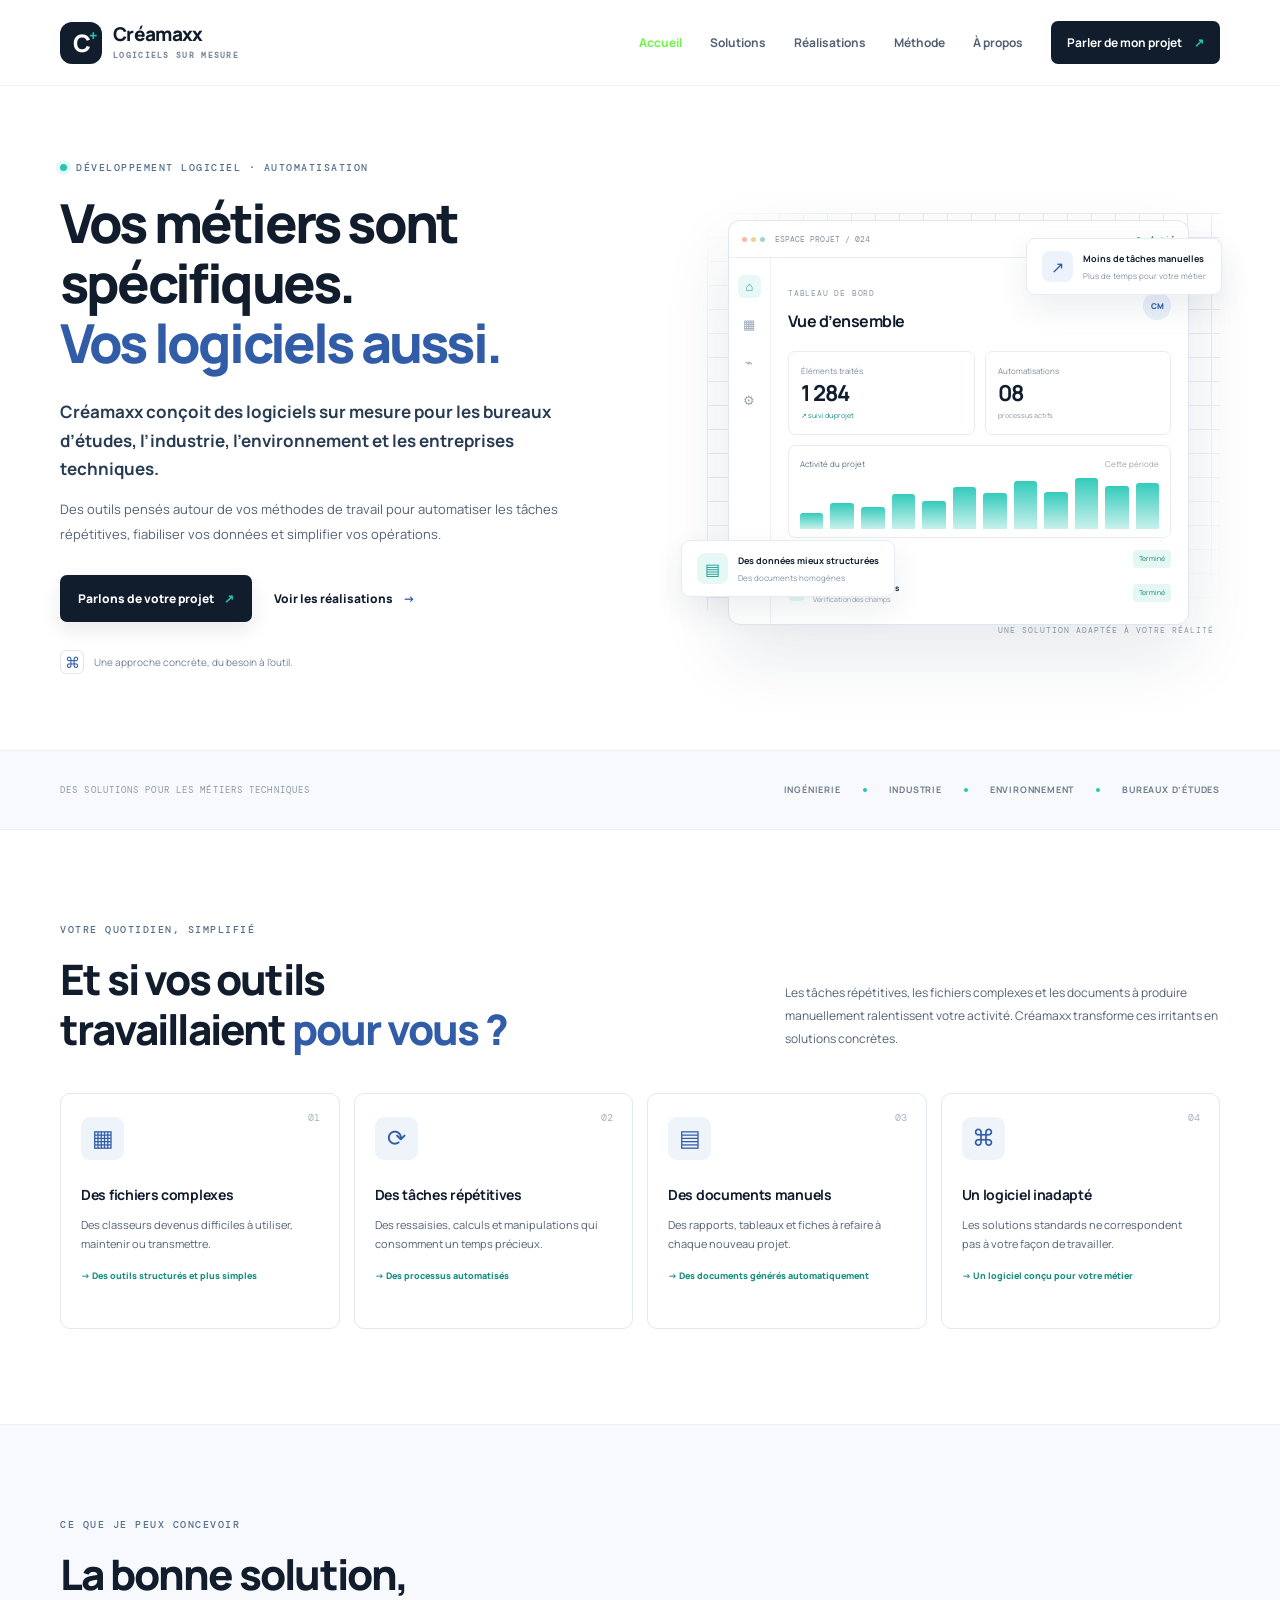
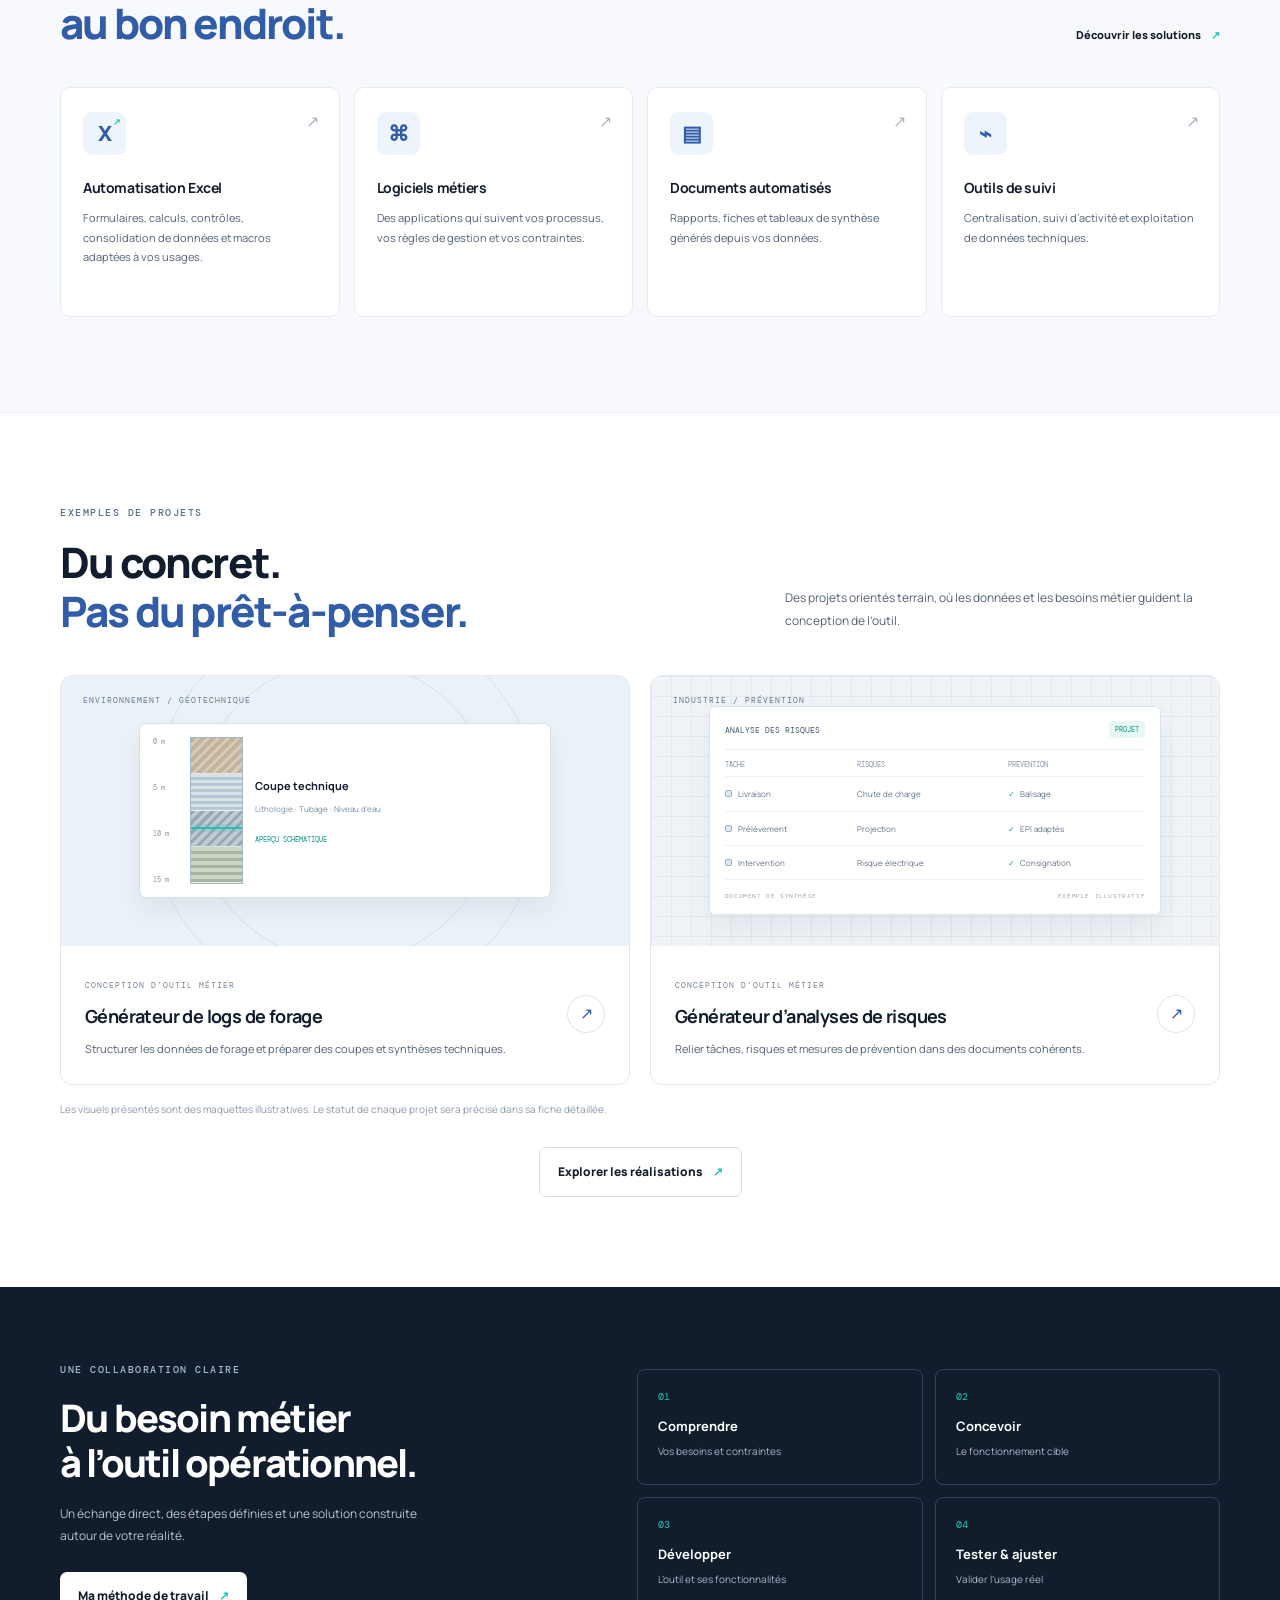
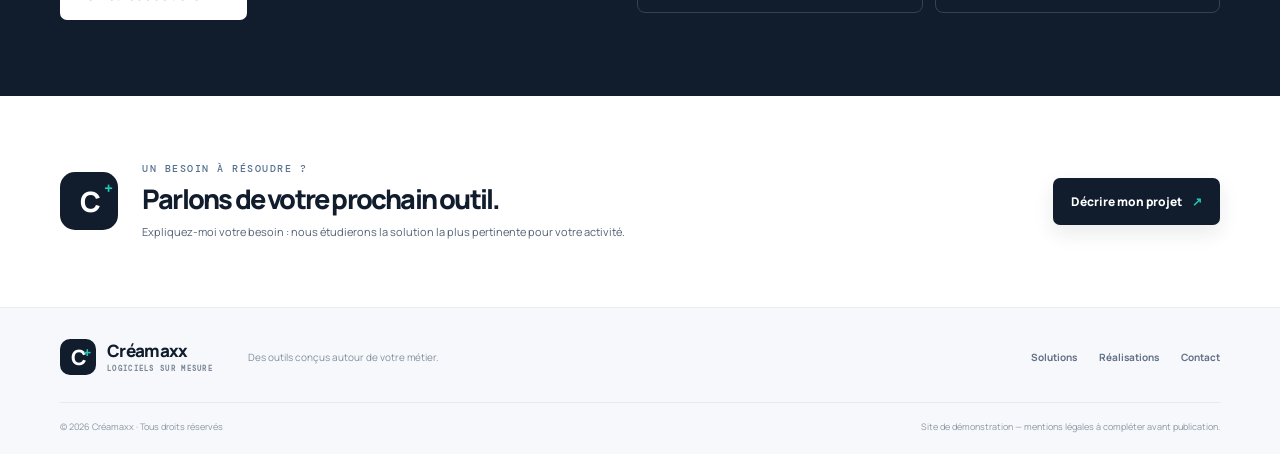
==== index.html @ f19554a0 "1er jet" ====
<!doctype html>
<html lang="fr">
<head>
  <meta charset="utf-8"><meta name="viewport" content="width=device-width, initial-scale=1">
  <meta name="description" content="Créamaxx conçoit des logiciels sur mesure, applications métiers et outils d'automatisation pour les bureaux d'études, l'industrie et l'environnement.">
  <title>Créamaxx — Des outils conçus autour de votre métier</title><link rel="stylesheet" href="styles.css"><script defer src="script.js"></script>
</head>
<body>
<header class="site-header"><a class="brand" href="index.html" aria-label="Créamaxx, accueil"><span class="brand-mark">C<span>+</span></span><span class="brand-name">Créamaxx<small>LOGICIELS SUR MESURE</small></span></a><button class="menu-toggle" aria-label="Ouvrir le menu" aria-expanded="false">☰</button><nav class="nav"><a class="active" href="index.html">Accueil</a><a href="solutions.html">Solutions</a><a href="realisations.html">Réalisations</a><a href="methode.html">Méthode</a><a href="apropos.html">À propos</a><a class="nav-cta" href="contact.html">Parler de mon projet <span>↗</span></a></nav></header>
<main>
<section class="hero section-wrap"><div class="hero-copy"><div class="eyebrow"><span class="eyebrow-dot"></span> DÉVELOPPEMENT LOGICIEL · AUTOMATISATION</div><h1>Vos métiers sont spécifiques.<br><span>Vos logiciels aussi.</span></h1><p class="hero-lead">Créamaxx conçoit des logiciels sur mesure pour les bureaux d’études, l’industrie, l’environnement et les entreprises techniques.</p><p class="hero-text">Des outils pensés autour de vos méthodes de travail pour automatiser les tâches répétitives, fiabiliser vos données et simplifier vos opérations.</p><div class="hero-actions"><a class="button button-primary" href="contact.html">Parlons de votre projet <span>↗</span></a><a class="button button-quiet" href="realisations.html">Voir les réalisations <span>→</span></a></div><div class="hero-proof"><span class="proof-icon">⌘</span><span>Une approche concrète, du besoin à l’outil.</span></div></div>
<div class="hero-visual" aria-label="Illustration d'une interface logicielle technique"><div class="visual-grid"></div><div class="window-card main-window"><div class="window-top"><div class="window-dots"><i></i><i></i><i></i></div><span>ESPACE PROJET / 024</span><span class="window-status"><b></b> Actif</span></div><div class="window-body"><div class="window-sidebar"><span class="side-symbol active-side">⌂</span><span class="side-symbol">▦</span><span class="side-symbol">⌁</span><span class="side-symbol">⚙</span></div><div class="window-content"><div class="mock-heading"><div><small>TABLEAU DE BORD</small><h3>Vue d’ensemble</h3></div><span class="mock-avatar">CM</span></div><div class="mock-stats"><div><small>Éléments traités</small><strong>1 284</strong><span class="stat-up">↗ suivi du projet</span></div><div><small>Automatisations</small><strong>08</strong><span class="stat-muted">processus actifs</span></div></div><div class="mock-chart"><div class="chart-label"><span>Activité du projet</span><span>Cette période</span></div><div class="chart-bars"><i style="height:32%"></i><i style="height:51%"></i><i style="height:42%"></i><i style="height:68%"></i><i style="height:55%"></i><i style="height:82%"></i><i style="height:70%"></i><i style="height:93%"></i><i style="height:73%"></i><i style="height:100%"></i><i style="height:84%"></i><i style="height:90%"></i></div></div><div class="mock-row"><span class="row-check">✓</span><span><b>Rapport technique</b><small>Génération automatique</small></span><span class="row-tag">Terminé</span></div><div class="mock-row"><span class="row-check">✓</span><span><b>Contrôle des données</b><small>Vérification des champs</small></span><span class="row-tag">Terminé</span></div></div></div></div><div class="floating-note note-top"><span class="note-icon">↗</span><span><b>Moins de tâches manuelles</b><small>Plus de temps pour votre métier</small></span></div><div class="floating-note note-bottom"><span class="note-icon note-icon-teal">▤</span><span><b>Des données mieux structurées</b><small>Des documents homogènes</small></span></div><div class="visual-caption">UNE SOLUTION ADAPTÉE À VOTRE RÉALITÉ</div></div></section>
<section class="trust-strip"><div class="section-wrap trust-inner"><span>DES SOLUTIONS POUR LES MÉTIERS TECHNIQUES</span><div><b>INGÉNIERIE</b><i></i><b>INDUSTRIE</b><i></i><b>ENVIRONNEMENT</b><i></i><b>BUREAUX D’ÉTUDES</b></div></div></section>
<section class="section section-wrap"><div class="section-heading"><div><div class="eyebrow">VOTRE QUOTIDIEN, SIMPLIFIÉ</div><h2>Et si vos outils<br>travaillaient <span>pour vous ?</span></h2></div><p>Les tâches répétitives, les fichiers complexes et les documents à produire manuellement ralentissent votre activité. Créamaxx transforme ces irritants en solutions concrètes.</p></div><div class="problem-grid"><article class="problem-card"><span class="card-number">01</span><div class="line-icon">▦</div><h3>Des fichiers complexes</h3><p>Des classeurs devenus difficiles à utiliser, maintenir ou transmettre.</p><span class="card-result">→ Des outils structurés et plus simples</span></article><article class="problem-card"><span class="card-number">02</span><div class="line-icon">⟳</div><h3>Des tâches répétitives</h3><p>Des ressaisies, calculs et manipulations qui consomment un temps précieux.</p><span class="card-result">→ Des processus automatisés</span></article><article class="problem-card"><span class="card-number">03</span><div class="line-icon">▤</div><h3>Des documents manuels</h3><p>Des rapports, tableaux et fiches à refaire à chaque nouveau projet.</p><span class="card-result">→ Des documents générés automatiquement</span></article><article class="problem-card"><span class="card-number">04</span><div class="line-icon">⌘</div><h3>Un logiciel inadapté</h3><p>Les solutions standards ne correspondent pas à votre façon de travailler.</p><span class="card-result">→ Un logiciel conçu pour votre métier</span></article></div></section>
<section class="section services-section"><div class="section-wrap"><div class="section-heading"><div><div class="eyebrow">CE QUE JE PEUX CONCEVOIR</div><h2>La bonne solution,<br><span>au bon endroit.</span></h2></div><a class="text-link" href="solutions.html">Découvrir les solutions <span>↗</span></a></div><div class="service-grid"><a class="service-card" href="solutions.html#excel"><div class="service-icon">X<span>↗</span></div><h3>Automatisation Excel</h3><p>Formulaires, calculs, contrôles, consolidation de données et macros adaptées à vos usages.</p><span class="service-arrow">↗</span></a><a class="service-card" href="solutions.html#logiciels"><div class="service-icon">⌘</div><h3>Logiciels métiers</h3><p>Des applications qui suivent vos processus, vos règles de gestion et vos contraintes.</p><span class="service-arrow">↗</span></a><a class="service-card" href="solutions.html#documents"><div class="service-icon">▤</div><h3>Documents automatisés</h3><p>Rapports, fiches et tableaux de synthèse générés depuis vos données.</p><span class="service-arrow">↗</span></a><a class="service-card" href="solutions.html#donnees"><div class="service-icon">⌁</div><h3>Outils de suivi</h3><p>Centralisation, suivi d’activité et exploitation de données techniques.</p><span class="service-arrow">↗</span></a></div></div></section>
<section class="section section-wrap portfolio-section"><div class="section-heading"><div><div class="eyebrow">EXEMPLES DE PROJETS</div><h2>Du concret.<br><span>Pas du prêt-à-penser.</span></h2></div><p>Des projets orientés terrain, où les données et les besoins métier guident la conception de l’outil.</p></div><div class="project-grid"><a class="project-card project-forage" href="realisations.html#forage"><div class="project-art borehole-art"><div class="art-label">ENVIRONNEMENT / GÉOTECHNIQUE</div><div class="borehole-panel"><div class="borehole-ruler"><span>0 m</span><span>5 m</span><span>10 m</span><span>15 m</span></div><div class="borehole-core"><div class="layer layer-a"></div><div class="layer layer-b"></div><div class="layer layer-c"></div><div class="layer layer-d"></div><div class="waterline"></div></div><div class="borehole-details"><b>Coupe technique</b><small>Lithologie · Tubage · Niveau d’eau</small><span>APERÇU SCHÉMATIQUE</span></div></div></div><div class="project-info"><div><span class="project-type">CONCEPTION D’OUTIL MÉTIER</span><h3>Générateur de logs de forage</h3><p>Structurer les données de forage et préparer des coupes et synthèses techniques.</p></div><span class="round-arrow">↗</span></div></a><a class="project-card project-risk" href="realisations.html#risques"><div class="project-art risk-art"><div class="art-label">INDUSTRIE / PRÉVENTION</div><div class="risk-sheet"><div class="risk-sheet-head"><span>ANALYSE DES RISQUES</span><span class="risk-badge">PROJET</span></div><div class="risk-line risk-line-head"><span>TÂCHE</span><span>RISQUES</span><span>PRÉVENTION</span></div><div class="risk-line"><span><i class="mini-square"></i> Livraison</span><span>Chute de charge</span><span><i class="check-mini">✓</i> Balisage</span></div><div class="risk-line"><span><i class="mini-square"></i> Prélèvement</span><span>Projection</span><span><i class="check-mini">✓</i> EPI adaptés</span></div><div class="risk-line"><span><i class="mini-square"></i> Intervention</span><span>Risque électrique</span><span><i class="check-mini">✓</i> Consignation</span></div><div class="risk-sheet-foot"><span>DOCUMENT DE SYNTHÈSE</span><span>EXEMPLE ILLUSTRATIF</span></div></div></div><div class="project-info"><div><span class="project-type">CONCEPTION D’OUTIL MÉTIER</span><h3>Générateur d’analyses de risques</h3><p>Relier tâches, risques et mesures de prévention dans des documents cohérents.</p></div><span class="round-arrow">↗</span></div></a></div><p class="portfolio-note">Les visuels présentés sont des maquettes illustratives. Le statut de chaque projet sera précisé dans sa fiche détaillée.</p><div class="center-action"><a class="button button-outline" href="realisations.html">Explorer les réalisations <span>↗</span></a></div></section>
<section class="method-band"><div class="section-wrap method-band-inner"><div><div class="eyebrow eyebrow-light">UNE COLLABORATION CLAIRE</div><h2>Du besoin métier<br>à l’outil opérationnel.</h2><p>Un échange direct, des étapes définies et une solution construite autour de votre réalité.</p><a class="button button-light" href="methode.html">Ma méthode de travail <span>↗</span></a></div><div class="steps-mini"><div><span>01</span><b>Comprendre</b><small>Vos besoins et contraintes</small></div><div><span>02</span><b>Concevoir</b><small>Le fonctionnement cible</small></div><div><span>03</span><b>Développer</b><small>L’outil et ses fonctionnalités</small></div><div><span>04</span><b>Tester & ajuster</b><small>Valider l’usage réel</small></div></div></div></section>
<section class="closing-cta section-wrap"><div class="cta-mark">C<span>+</span></div><div><div class="eyebrow">UN BESOIN À RÉSOUDRE ?</div><h2>Parlons de votre prochain outil.</h2><p>Expliquez-moi votre besoin : nous étudierons la solution la plus pertinente pour votre activité.</p></div><a class="button button-primary" href="contact.html">Décrire mon projet <span>↗</span></a></section>
</main><footer class="site-footer"><div class="section-wrap footer-top"><a class="brand brand-footer" href="index.html"><span class="brand-mark">C<span>+</span></span><span class="brand-name">Créamaxx<small>LOGICIELS SUR MESURE</small></span></a><p>Des outils conçus autour de votre métier.</p><div class="footer-links"><a href="solutions.html">Solutions</a><a href="realisations.html">Réalisations</a><a href="contact.html">Contact</a></div></div><div class="section-wrap footer-bottom"><span>© <span data-year></span> Créamaxx · Tous droits réservés</span><span>Site de démonstration — mentions légales à compléter avant publication.</span></div></footer>
</body></html>
---- styles.css ----
@import url('https://fonts.googleapis.com/css2?family=DM+Mono:wght@400;500&family=Manrope:wght@400;500;600;700;800&display=swap');

:root {
    --navy: #111d2d;
    --navy-2: #1b2b40;
    --blue: #315ca8;
    --teal: #23c6b6;
    --paper: #f7f9fc;
    --white: #fff;
    --text: #536174;
    --line: #e3e8ef;
    --pale: #eaf7f6;
    --shadow: 0 20px 60px rgba(21, 39, 62, .12)
}

* {
    box-sizing: border-box
}

html {
    scroll-behavior: smooth
}

body {
    margin: 0;
    font-family: Manrope, Arial, sans-serif;
    color: var(--navy);
    background: #fff;
    line-height: 1.65;
    -webkit-font-smoothing: antialiased
}

a {
    color: inherit;
    text-decoration: none
}

button {
    font: inherit
}

.section-wrap {
    width: min(1160px, calc(100% - 48px));
    margin-inline: auto
}

.site-header {
    height: 86px;
    display: flex;
    align-items: center;
    justify-content: space-between;
    padding: 0 max(24px, calc((100vw - 1160px)/2));
    border-bottom: 1px solid #edf0f5;
    background: rgba(255, 255, 255, .94);
    position: sticky;
    top: 0;
    z-index: 20;
    backdrop-filter: blur(14px)
}

.brand {
    display: flex;
    align-items: center;
    gap: 11px;
    flex-shrink: 0
}

.brand-mark {
    display: grid;
    place-items: center;
    width: 42px;
    height: 42px;
    background: var(--navy);
    color: #fff;
    border-radius: 12px;
    font-size: 24px;
    font-weight: 800;
    letter-spacing: -2px;
    position: relative
}

.brand-mark span {
    color: var(--teal);
    font-size: 15px;
    position: absolute;
    right: 4px;
    top: 2px;
    letter-spacing: 0
}

.brand-name {
    font-weight: 800;
    font-size: 19px;
    letter-spacing: -.7px;
    line-height: 1.15
}

.brand-name small {
    display: block;
    font-family: 'DM Mono', monospace;
    font-size: 8px;
    letter-spacing: 1.3px;
    color: #7d8999;
    margin-top: 5px
}

.nav {
    display: flex;
    align-items: center;
    gap: 28px;
    font-size: 12px;
    font-weight: 700;
    color: #536174
}

.nav>a:not(.nav-cta):hover,
.nav>a.active {
    color: #66fb42
}

.nav-cta {
    padding: 12px 16px;
    background: var(--navy);
    border-radius: 7px;
    color: #fff;
    transition: .2s
}

.nav-cta:hover,
.button-primary:hover {
    background: #263d59;
    transform: translateY(-1px)
}

.nav-cta span,
.button span {
    margin-left: 10px;
    color: var(--teal)
}

.menu-toggle {
    display: none;
    background: none;
    border: 0;
    font-size: 25px;
    color: var(--navy)
}

.hero {
    display: grid;
    grid-template-columns: 1.04fr .96fr;
    gap: 42px;
    align-items: center;
    padding-top: 75px;
    padding-bottom: 76px;
    min-height: 590px
}

.eyebrow {
    font: 500 10px 'DM Mono', monospace;
    letter-spacing: 1.5px;
    color: #54708e;
    display: flex;
    align-items: center;
    gap: 9px;
    margin-bottom: 19px
}

.eyebrow-dot {
    width: 7px;
    height: 7px;
    background: var(--teal);
    border-radius: 50%;
    box-shadow: 0 0 0 4px #e5f9f6
}

.hero h1 {
    font-size: clamp(38px, 4.2vw, 58px);
    line-height: 1.12;
    letter-spacing: -2.8px;
    margin: 0 0 24px;
    font-weight: 800
}

.hero h1 span,
h2 span {
    color: var(--blue)
}

.hero-lead {
    font-size: 17px;
    line-height: 1.7;
    font-weight: 700;
    color: #273b53;
    max-width: 550px;
    margin: 0 0 13px
}

.hero-text {
    font-size: 13px;
    line-height: 1.9;
    color: var(--text);
    max-width: 525px;
    margin: 0
}

.hero-actions {
    display: flex;
    gap: 13px;
    align-items: center;
    margin-top: 28px;
    flex-wrap: wrap
}

.button {
    display: inline-flex;
    align-items: center;
    justify-content: center;
    padding: 14px 18px;
    border-radius: 7px;
    font-size: 12px;
    font-weight: 800;
    transition: .2s
}

.button-primary {
    background: var(--navy);
    color: #fff;
    box-shadow: 0 8px 20px #111d2d18
}

.button-quiet {
    color: var(--navy);
    padding-inline: 9px
}

.button-quiet span {
    color: var(--blue)
}

.hero-proof {
    display: flex;
    align-items: center;
    gap: 10px;
    color: #728095;
    font-size: 10px;
    margin-top: 28px
}

.proof-icon {
    width: 24px;
    height: 24px;
    border: 1px solid #dce4ec;
    border-radius: 6px;
    display: grid;
    place-items: center;
    color: var(--blue);
    font-size: 15px
}

.hero-visual {
    height: 445px;
    position: relative;
    display: flex;
    align-items: center;
    justify-content: center
}

.visual-grid {
    position: absolute;
    inset: 18px 0 30px 24px;
    background-image: linear-gradient(#dce6f1 1px, transparent 1px), linear-gradient(90deg, #dce6f1 1px, transparent 1px);
    background-size: 24px 24px;
    mask-image: linear-gradient(130deg, transparent 0%, #000 20%, #000 75%, transparent 100%);
    opacity: .7
}

.main-window {
    position: relative;
    width: 86%;
    background: #fff;
    border: 1px solid #dfe6ee;
    border-radius: 12px;
    overflow: hidden;
    box-shadow: 0 30px 70px #142c481b;
    z-index: 1;
    transform: translate(7px, 5px)
}

.window-top {
    height: 37px;
    display: flex;
    align-items: center;
    gap: 10px;
    padding: 0 13px;
    border-bottom: 1px solid #e9edf2;
    font: 8px 'DM Mono', monospace;
    color: #8390a0
}

.window-dots {
    display: flex;
    gap: 4px
}

.window-dots i {
    width: 5px;
    height: 5px;
    border-radius: 50%;
    background: #d3dbe5
}

.window-dots i:first-child {
    background: #ffb8a8
}

.window-dots i:nth-child(2) {
    background: #f3d48c
}

.window-dots i:nth-child(3) {
    background: #9bd9c8
}

.window-status {
    margin-left: auto;
    color: #4d8c7c
}

.window-status b {
    display: inline-block;
    width: 5px;
    height: 5px;
    background: var(--teal);
    border-radius: 50%;
    margin-right: 4px
}

.window-body {
    display: flex;
    min-height: 316px
}

.window-sidebar {
    width: 42px;
    border-right: 1px solid #edf0f4;
    display: flex;
    align-items: center;
    flex-direction: column;
    gap: 15px;
    padding-top: 17px;
    color: #98a5b5
}

.side-symbol {
    width: 23px;
    height: 23px;
    display: grid;
    place-items: center;
    font-size: 13px
}

.active-side {
    background: #e7f8f6;
    color: #199d91;
    border-radius: 6px
}

.window-content {
    padding: 19px 17px;
    flex: 1;
    min-width: 0
}

.mock-heading {
    display: flex;
    justify-content: space-between;
    align-items: center
}

.mock-heading small {
    font: 8px 'DM Mono', monospace;
    color: #8c99a8;
    letter-spacing: .8px
}

.mock-heading h3 {
    font-size: 16px;
    letter-spacing: -.5px;
    margin: 4px 0 0
}

.mock-avatar {
    display: grid;
    place-items: center;
    width: 28px;
    height: 28px;
    border-radius: 50%;
    background: #e9f0fa;
    color: #315ca8;
    font-size: 8px;
    font-weight: 800
}

.mock-stats {
    display: grid;
    grid-template-columns: 1fr 1fr;
    gap: 10px;
    margin-top: 17px
}

.mock-stats>div {
    padding: 12px;
    border: 1px solid #e9edf2;
    border-radius: 7px
}

.mock-stats small,
.mock-stats strong,
.mock-stats span {
    display: block
}

.mock-stats small {
    font-size: 8px;
    color: #7d8999
}

.mock-stats strong {
    font-size: 22px;
    letter-spacing: -1px;
    line-height: 1.5
}

.mock-stats span {
    font-size: 7px
}

.stat-up {
    color: #168f83
}

.stat-muted {
    color: #8a97a6
}

.mock-chart {
    border: 1px solid #e9edf2;
    border-radius: 7px;
    margin-top: 10px;
    padding: 11px 11px 8px
}

.chart-label {
    display: flex;
    justify-content: space-between;
    font-size: 8px;
    color: #5f6d7e
}

.chart-label span:last-child {
    color: #9ba5b2
}

.chart-bars {
    height: 59px;
    display: flex;
    align-items: flex-end;
    gap: 7px;
    padding-top: 8px
}

.chart-bars i {
    flex: 1;
    background: linear-gradient(180deg, #34cbbc, #c9f1ec);
    border-radius: 3px 3px 0 0;
    min-width: 3px
}

.mock-row {
    display: flex;
    align-items: center;
    gap: 8px;
    margin-top: 9px;
    font-size: 8px
}

.row-check {
    width: 17px;
    height: 17px;
    border-radius: 5px;
    display: grid;
    place-items: center;
    background: #e4f7f1;
    color: #229d82
}

.mock-row b,
.mock-row small {
    display: block
}

.mock-row b {
    font-size: 8px
}

.mock-row small {
    font-size: 7px;
    color: #96a1af
}

.row-tag {
    margin-left: auto;
    padding: 3px 6px;
    background: #e5f7f2;
    border-radius: 4px;
    color: #188b79;
    font-size: 7px
}

.floating-note {
    position: absolute;
    z-index: 3;
    display: flex;
    align-items: center;
    gap: 10px;
    background: #fff;
    padding: 12px 15px;
    border: 1px solid #e7ecf2;
    border-radius: 9px;
    box-shadow: 0 13px 32px #1a2e4715
}

.note-top {
    right: -2px;
    top: 43px
}

.note-bottom {
    left: -2px;
    bottom: 43px
}

.note-icon {
    width: 31px;
    height: 31px;
    border-radius: 8px;
    display: grid;
    place-items: center;
    background: #edf3fd;
    color: #315ca8;
    font-size: 16px
}

.note-icon-teal {
    background: #e5f8f5;
    color: #1b9e91
}

.floating-note b,
.floating-note small {
    display: block
}

.floating-note b {
    font-size: 9px
}

.floating-note small {
    font-size: 8px;
    color: #8290a1;
    margin-top: 2px
}

.visual-caption {
    position: absolute;
    bottom: 5px;
    right: 6px;
    font: 8px 'DM Mono', monospace;
    letter-spacing: 1px;
    color: #93a0af
}

.trust-strip {
    background: var(--paper);
    border-block: 1px solid #edf0f4
}

.trust-inner {
    display: flex;
    align-items: center;
    justify-content: space-between;
    gap: 25px;
    min-height: 78px
}

.trust-inner>span {
    font: 9px 'DM Mono', monospace;
    letter-spacing: 1.1px;
    color: #8b98a8
}

.trust-inner>div {
    display: flex;
    align-items: center;
    gap: 22px;
    font-size: 9px;
    letter-spacing: .8px;
    color: #6e7c8d
}

.trust-inner i {
    width: 4px;
    height: 4px;
    border-radius: 50%;
    background: var(--teal)
}

.section {
    padding-top: 93px;
    padding-bottom: 95px
}

.section-heading {
    display: flex;
    align-items: flex-end;
    justify-content: space-between;
    gap: 50px;
    margin-bottom: 38px
}

.section-heading h2,
.method-band h2,
.closing-cta h2 {
    font-size: clamp(30px, 3.3vw, 42px);
    line-height: 1.18;
    letter-spacing: -1.8px;
    margin: 0;
    font-weight: 800
}

.section-heading>p {
    max-width: 435px;
    color: var(--text);
    font-size: 12px;
    line-height: 1.9;
    margin: 0 0 4px
}

.problem-grid {
    display: grid;
    grid-template-columns: repeat(4, 1fr);
    gap: 14px
}

.problem-card {
    position: relative;
    border: 1px solid var(--line);
    border-radius: 10px;
    padding: 23px 20px 20px;
    min-height: 236px;
    transition: .2s;
    background: #fff
}

.problem-card:hover,
.service-card:hover {
    transform: translateY(-4px);
    box-shadow: 0 15px 35px #172d4710;
    border-color: #d0dbe7
}

.card-number {
    position: absolute;
    right: 19px;
    top: 17px;
    color: #a8b2bf;
    font: 10px 'DM Mono', monospace
}

.line-icon {
    display: grid;
    place-items: center;
    width: 43px;
    height: 43px;
    background: #eff4fb;
    border-radius: 9px;
    color: #315ca8;
    font-size: 23px;
    margin-bottom: 23px
}

.problem-card h3 {
    font-size: 14px;
    margin: 0 0 9px;
    letter-spacing: -.3px
}

.problem-card p {
    font-size: 11px;
    line-height: 1.8;
    color: var(--text);
    margin: 0 0 15px
}

.card-result {
    font-size: 9px;
    color: #168e82;
    font-weight: 800;
    line-height: 1.5;
    display: block
}

.services-section {
    background: var(--paper);
    border-block: 1px solid #edf0f4
}

.text-link {
    font-size: 11px;
    font-weight: 800;
    color: var(--navy);
    padding-bottom: 5px
}

.text-link span {
    color: var(--teal);
    margin-left: 8px
}

.service-grid {
    display: grid;
    grid-template-columns: repeat(4, 1fr);
    gap: 14px
}

.service-card {
    background: #fff;
    border: 1px solid #e6ebf1;
    border-radius: 10px;
    padding: 24px 22px;
    min-height: 230px;
    position: relative;
    transition: .2s
}

.service-icon {
    width: 43px;
    height: 43px;
    display: grid;
    place-items: center;
    border-radius: 9px;
    background: #edf4fc;
    color: #315ca8;
    font-size: 21px;
    font-weight: 800;
    margin-bottom: 21px;
    position: relative
}

.service-icon>span {
    font-size: 9px;
    color: var(--teal);
    position: absolute;
    right: 5px;
    top: 3px
}

.service-card h3 {
    font-size: 14px;
    margin: 0 0 9px;
    letter-spacing: -.4px
}

.service-card p {
    font-size: 11px;
    line-height: 1.8;
    color: var(--text);
    margin: 0;
    max-width: 235px
}

.service-arrow {
    position: absolute;
    right: 20px;
    top: 20px;
    color: #a8b6c6
}

.portfolio-section {
    padding-bottom: 90px
}

.project-grid {
    display: grid;
    grid-template-columns: 1fr 1fr;
    gap: 20px
}

.project-card {
    border: 1px solid var(--line);
    border-radius: 12px;
    overflow: hidden;
    transition: .2s;
    background: #fff
}

.project-card:hover {
    transform: translateY(-4px);
    box-shadow: var(--shadow)
}

.project-art {
    height: 270px;
    position: relative;
    overflow: hidden;
    display: flex;
    align-items: center;
    justify-content: center;
    padding: 27px
}

.borehole-art {
    background: #eaf1f7
}

.borehole-art:before,
.borehole-art:after {
    content: "";
    position: absolute;
    width: 300px;
    height: 300px;
    border: 1px solid #d2e0eb;
    border-radius: 50%
}

.borehole-art:after {
    width: 390px;
    height: 390px
}

.art-label {
    position: absolute;
    left: 22px;
    top: 19px;
    font: 8px 'DM Mono', monospace;
    letter-spacing: 1px;
    color: #657b91
}

.borehole-panel {
    z-index: 1;
    width: 80%;
    height: 175px;
    background: #fff;
    border: 1px solid #d5e0e9;
    border-radius: 7px;
    box-shadow: 0 12px 25px #1b3a5610;
    display: flex;
    align-items: stretch;
    padding: 13px;
    gap: 12px
}

.borehole-ruler {
    display: flex;
    flex-direction: column;
    justify-content: space-between;
    font: 7px 'DM Mono', monospace;
    color: #8b9aaa;
    width: 25px
}

.borehole-core {
    width: 53px;
    border: 1px solid #a4b8c8;
    position: relative;
    display: flex;
    flex-direction: column;
    overflow: hidden
}

.layer {
    flex: 1;
    border-bottom: 1px solid #fff9
}

.layer-a {
    background: repeating-linear-gradient(135deg, #c5b49b 0 4px, #d7cbb9 4px 7px)
}

.layer-b {
    background: repeating-linear-gradient(0deg, #b6c8d3 0 3px, #d6e1e8 3px 6px)
}

.layer-c {
    background: repeating-linear-gradient(135deg, #9aa8b6 0 3px, #c0cad2 3px 7px)
}

.layer-d {
    background: repeating-linear-gradient(0deg, #a6b5a2 0 3px, #cbd7c6 3px 7px)
}

.waterline {
    position: absolute;
    top: 61%;
    height: 2px;
    width: 100%;
    background: #27bfb5;
    box-shadow: 0 0 0 3px #27bfb526
}

.borehole-details {
    display: flex;
    flex-direction: column;
    justify-content: center;
    gap: 7px;
    flex: 1;
    min-width: 0
}

.borehole-details b {
    font-size: 11px
}

.borehole-details small {
    font-size: 8px;
    color: #7d8c9c
}

.borehole-details span {
    font: 7px 'DM Mono', monospace;
    color: #159b8d;
    margin-top: 13px
}

.risk-art {
    background: #f0f4f8
}

.risk-art:before {
    content: "";
    position: absolute;
    inset: 0;
    background-image: linear-gradient(#dce4ec 1px, transparent 1px), linear-gradient(90deg, #dce4ec 1px, transparent 1px);
    background-size: 20px 20px;
    opacity: .7
}

.risk-sheet {
    z-index: 1;
    width: 88%;
    background: #fff;
    border: 1px solid #dce4eb;
    border-radius: 6px;
    box-shadow: 0 14px 28px #20395212;
    padding: 14px 15px
}

.risk-sheet-head {
    display: flex;
    justify-content: space-between;
    align-items: center;
    font: 8px 'DM Mono', monospace;
    color: #465a70;
    padding-bottom: 11px;
    border-bottom: 1px solid #e7edf2
}

.risk-badge {
    font-size: 7px;
    background: #e8f8f5;
    color: #159587;
    border-radius: 4px;
    padding: 4px 6px
}

.risk-line {
    display: grid;
    grid-template-columns: 1fr 1.15fr 1.1fr;
    gap: 8px;
    padding: 10px 0;
    border-bottom: 1px solid #edf0f4;
    font-size: 8px;
    color: #627185
}

.risk-line-head {
    font: 7px 'DM Mono', monospace;
    color: #8a98a8;
    padding: 10px 0 7px
}

.mini-square {
    display: inline-block;
    width: 7px;
    height: 7px;
    background: #dce8f3;
    border: 1px solid #9cb3ca;
    border-radius: 2px;
    margin-right: 4px
}

.check-mini {
    font-style: normal;
    color: #1aa08e;
    margin-right: 3px
}

.risk-sheet-foot {
    display: flex;
    justify-content: space-between;
    padding-top: 12px;
    font: 6px 'DM Mono', monospace;
    letter-spacing: .6px;
    color: #99a4b0
}

.project-info {
    padding: 23px 24px 25px;
    display: flex;
    align-items: center;
    justify-content: space-between;
    gap: 20px
}

.project-type {
    font: 8px 'DM Mono', monospace;
    letter-spacing: 1px;
    color: #74869a
}

.project-info h3 {
    font-size: 18px;
    letter-spacing: -.6px;
    margin: 7px 0
}

.project-info p {
    font-size: 11px;
    line-height: 1.8;
    color: var(--text);
    margin: 0;
    max-width: 430px
}

.round-arrow {
    width: 38px;
    height: 38px;
    display: grid;
    place-items: center;
    border: 1px solid #dce5ed;
    border-radius: 50%;
    flex-shrink: 0;
    color: #315ca8
}

.portfolio-note {
    font-size: 10px;
    color: #8b98a7;
    margin: 16px 0 0
}

.center-action {
    text-align: center;
    margin-top: 30px
}

.button-outline {
    border: 1px solid #d5dee8;
    background: #fff;
    color: var(--navy)
}

.button-outline:hover {
    border-color: var(--blue)
}

.method-band {
    background: var(--navy);
    color: #fff;
    padding: 76px 0
}

.method-band-inner {
    display: grid;
    grid-template-columns: .9fr 1.1fr;
    gap: 100px;
    align-items: center
}

.eyebrow-light {
    color: #a7bdcf
}

.method-band h2 {
    font-size: 38px
}

.method-band p {
    color: #b7c3d1;
    font-size: 12px;
    line-height: 1.9;
    max-width: 370px;
    margin: 18px 0 24px
}

.button-light {
    background: #fff;
    color: var(--navy)
}

.button-light:hover {
    background: #eaf7f6
}

.steps-mini {
    display: grid;
    grid-template-columns: 1fr 1fr;
    gap: 12px
}

.steps-mini>div {
    border: 1px solid #334257;
    border-radius: 8px;
    padding: 20px;
    min-height: 116px;
    position: relative
}

.steps-mini span {
    display: block;
    font: 10px 'DM Mono', monospace;
    color: var(--teal);
    margin-bottom: 13px
}

.steps-mini b {
    display: block;
    font-size: 13px
}

.steps-mini small {
    display: block;
    font-size: 10px;
    color: #a9b7c7;
    margin-top: 5px
}

.closing-cta {
    display: flex;
    align-items: center;
    gap: 24px;
    padding-top: 66px;
    padding-bottom: 66px
}

.cta-mark {
    width: 58px;
    height: 58px;
    display: grid;
    place-items: center;
    flex-shrink: 0;
    background: var(--navy);
    border-radius: 15px;
    color: #fff;
    font-size: 28px;
    font-weight: 800;
    position: relative;
    letter-spacing: -3px
}

.cta-mark span {
    color: var(--teal);
    font-size: 16px;
    position: absolute;
    right: 5px;
    top: 3px;
    letter-spacing: 0
}

.closing-cta>div:nth-child(2) {
    flex: 1
}

.closing-cta .eyebrow {
    margin-bottom: 8px
}

.closing-cta h2 {
    font-size: 27px
}

.closing-cta p {
    font-size: 11px;
    color: var(--text);
    margin: 8px 0 0
}

.site-footer {
    background: #f6f8fb;
    border-top: 1px solid #e9edf2
}

.footer-top {
    display: flex;
    align-items: center;
    gap: 35px;
    padding-top: 31px;
    padding-bottom: 27px
}

.footer-top>p {
    font-size: 10px;
    color: #8290a0;
    margin: 0;
    flex: 1
}

.footer-links {
    display: flex;
    gap: 22px;
    font-size: 10px;
    font-weight: 700;
    color: #617084
}

.footer-bottom {
    display: flex;
    justify-content: space-between;
    gap: 20px;
    border-top: 1px solid #e5eaf0;
    padding-top: 17px;
    padding-bottom: 19px;
    color: #8b97a5;
    font-size: 9px
}

.brand-footer .brand-mark {
    width: 36px;
    height: 36px;
    border-radius: 10px;
    font-size: 21px
}

.brand-footer .brand-name {
    font-size: 17px
}

.brand-footer .brand-name small {
    font-size: 7px
}

/* Interior pages */
.page-hero {
    background: var(--paper);
    border-bottom: 1px solid #e9eef4;
    padding: 74px 0 70px
}

.page-hero .eyebrow {
    margin-bottom: 15px
}

.page-hero h1 {
    font-size: clamp(37px, 4.5vw, 55px);
    line-height: 1.13;
    letter-spacing: -2.3px;
    max-width: 850px;
    margin: 0 0 20px
}

.page-hero h1 span {
    color: var(--blue)
}

.page-hero p {
    max-width: 700px;
    color: var(--text);
    font-size: 14px;
    line-height: 1.9;
    margin: 0
}

.content-section {
    padding: 70px 0
}

.content-section h2 {
    font-size: 30px;
    letter-spacing: -1px;
    line-height: 1.2;
    margin: 0 0 15px
}

.content-section h2 span {
    color: var(--blue)
}

.content-section p {
    color: var(--text);
    font-size: 13px;
    line-height: 1.9
}

.content-grid {
    display: grid;
    grid-template-columns: repeat(2, 1fr);
    gap: 18px;
    margin-top: 28px
}

.content-card {
    border: 1px solid var(--line);
    border-radius: 10px;
    padding: 25px;
    background: #fff
}

.content-card h3 {
    font-size: 16px;
    margin: 0 0 10px
}

.content-card p {
    font-size: 12px;
    margin: 0
}

.content-card ul {
    padding-left: 18px;
    color: var(--text);
    font-size: 12px;
    line-height: 2
}

.tag {
    display: inline-block;
    padding: 5px 8px;
    background: #e8f8f5;
    color: #168e82;
    border-radius: 4px;
    font: 8px 'DM Mono', monospace;
    letter-spacing: .5px
}

.project-detail {
    display: grid;
    grid-template-columns: 1fr 1fr;
    gap: 40px;
    align-items: center;
    padding: 35px 0 50px;
    border-bottom: 1px solid var(--line)
}

.project-detail:last-child {
    border-bottom: 0
}

.project-detail h2 {
    margin-top: 14px
}

.project-detail .project-art {
    border-radius: 10px;
    height: 290px
}

.project-detail ul {
    font-size: 12px;
    color: var(--text);
    line-height: 2
}

.status-note {
    font-size: 10px !important;
    color: #8c98a7 !important;
    background: #f7f9fc;
    padding: 10px 12px;
    border-left: 3px solid var(--teal);
    border-radius: 0 5px 5px 0
}

.method-list {
    display: grid;
    grid-template-columns: repeat(4, 1fr);
    gap: 14px;
    margin-top: 30px
}

.method-step {
    padding: 22px;
    border: 1px solid var(--line);
    border-radius: 9px
}

.method-step>span {
    font: 12px 'DM Mono', monospace;
    color: #1ba99b
}

.method-step h3 {
    font-size: 15px;
    margin: 15px 0 8px
}

.method-step p {
    font-size: 11px;
    margin: 0
}

.about-layout {
    display: grid;
    grid-template-columns: .75fr 1.25fr;
    gap: 55px;
    align-items: start
}

.about-placeholder {
    min-height: 310px;
    background: linear-gradient(140deg, #e8f0f7, #d8e7ee);
    border-radius: 12px;
    display: grid;
    place-items: center;
    text-align: center;
    color: #5e7690;
    padding: 30px
}

.about-placeholder span {
    font-size: 50px;
    display: block
}

.about-placeholder small {
    font: 9px 'DM Mono', monospace;
    letter-spacing: 1px;
    display: block;
    margin-top: 10px
}

.contact-layout {
    display: grid;
    grid-template-columns: .75fr 1.25fr;
    gap: 55px
}

.contact-aside {
    background: var(--navy);
    color: #fff;
    border-radius: 12px;
    padding: 30px;
    height: fit-content
}

.contact-aside h2 {
    font-size: 25px;
    line-height: 1.25;
    letter-spacing: -1px;
    margin: 0 0 14px
}

.contact-aside p {
    font-size: 11px;
    color: #c0cbd7;
    line-height: 1.9
}

.contact-aside .contact-promise {
    border-top: 1px solid #344458;
    margin-top: 25px;
    padding-top: 18px;
    font-size: 10px;
    color: #aab9c9
}

.contact-form {
    display: grid;
    grid-template-columns: 1fr 1fr;
    gap: 17px
}

.form-field {
    display: flex;
    flex-direction: column;
    gap: 7px
}

.form-field.full {
    grid-column: 1/-1
}

.form-field label {
    font-size: 11px;
    font-weight: 800
}

.form-field input,
.form-field select,
.form-field textarea {
    font: 12px Manrope, Arial, sans-serif;
    border: 1px solid #dce4ec;
    border-radius: 6px;
    padding: 12px 13px;
    background: #fff;
    color: var(--navy);
    outline: none
}

.form-field input:focus,
.form-field select:focus,
.form-field textarea:focus {
    border-color: #5d83bd;
    box-shadow: 0 0 0 3px #315ca812
}

.form-field textarea {
    min-height: 135px;
    resize: vertical
}

.form-legal {
    grid-column: 1/-1;
    font-size: 9px;
    color: #8793a2;
    line-height: 1.7
}

.form-success {
    display: none;
    padding: 13px;
    background: #e9f8f4;
    color: #167c6f;
    border-radius: 6px;
    font-size: 11px;
    grid-column: 1/-1
}

.form-success.show {
    display: block
}

.form-hint {
    font-size: 10px;
    color: #8b98a7;
    margin-top: 10px
}

@media(max-width:1000px) {
    .nav {
        gap: 17px
    }

    .hero {
        gap: 20px
    }

    .hero h1 {
        font-size: 47px
    }

    .floating-note.note-top {
        right: -8px
    }

    .floating-note.note-bottom {
        left: -8px
    }

    .trust-inner>div {
        gap: 12px
    }

    .problem-grid,
    .service-grid {
        grid-template-columns: repeat(2, 1fr)
    }

    .method-band-inner {
        gap: 45px
    }

    .footer-top {
        gap: 22px
    }
}

@media(max-width:760px) {
    .section-wrap {
        width: min(100% - 36px, 560px)
    }

    .site-header {
        height: 72px;
        padding: 0 18px
    }

    .menu-toggle {
        display: block;
        cursor: pointer
    }

    .nav {
        display: none;
        position: absolute;
        top: 71px;
        left: 0;
        right: 0;
        background: #fff;
        border-bottom: 1px solid var(--line);
        padding: 15px 18px 22px;
        flex-direction: column;
        align-items: stretch;
        gap: 0;
        box-shadow: 0 15px 25px #172d470b
    }

    .nav.open {
        display: flex
    }

    .nav>a {
        padding: 13px 8px
    }

    .nav .nav-cta {
        margin-top: 8px;
        text-align: center
    }

    .hero {
        grid-template-columns: 1fr;
        padding-top: 51px;
        padding-bottom: 45px;
        gap: 23px
    }

    .hero h1 {
        font-size: clamp(37px, 9vw, 52px);
        letter-spacing: -2px
    }

    .hero-lead {
        font-size: 15px
    }

    .hero-visual {
        height: 365px;
        margin: 0 -5px
    }

    .main-window {
        width: 87%
    }

    .window-body {
        min-height: 285px
    }

    .window-content {
        padding: 14px 11px
    }

    .floating-note {
        padding: 9px 10px
    }

    .floating-note b {
        font-size: 8px
    }

    .floating-note small {
        font-size: 7px
    }

    .note-top {
        top: 15px
    }

    .note-bottom {
        bottom: 24px
    }

    .trust-inner {
        padding-block: 19px;
        align-items: flex-start;
        flex-direction: column;
        gap: 14px
    }

    .trust-inner>div {
        flex-wrap: wrap;
        gap: 9px 12px
    }

    .trust-inner>div b {
        font-size: 8px
    }

    .section {
        padding-top: 65px;
        padding-bottom: 65px
    }

    .section-heading {
        display: block;
        margin-bottom: 27px
    }

    .section-heading h2,
    .method-band h2 {
        font-size: 34px
    }

    .section-heading>p {
        margin-top: 17px
    }

    .problem-grid,
    .service-grid {
        grid-template-columns: 1fr 1fr;
        gap: 10px
    }

    .problem-card {
        padding: 18px 14px;
        min-height: 230px
    }

    .card-result {
        font-size: 8px
    }

    .service-card {
        padding: 19px 15px;
        min-height: 225px
    }

    .service-card h3 {
        font-size: 13px
    }

    .service-card p {
        font-size: 10px
    }

    .text-link {
        display: inline-block;
        margin-top: 20px
    }

    .project-grid {
        grid-template-columns: 1fr;
        gap: 15px
    }

    .project-art {
        height: 245px
    }

    .project-info {
        padding: 19px
    }

    .project-info h3 {
        font-size: 16px
    }

    .method-band {
        padding: 60px 0
    }

    .method-band-inner {
        grid-template-columns: 1fr;
        gap: 32px
    }

    .steps-mini {
        gap: 9px
    }

    .steps-mini>div {
        padding: 16px;
        min-height: 110px
    }

    .closing-cta {
        display: grid;
        grid-template-columns: 54px 1fr;
        gap: 16px;
        padding-top: 48px;
        padding-bottom: 48px
    }

    .cta-mark {
        width: 52px;
        height: 52px
    }

    .closing-cta h2 {
        font-size: 23px
    }

    .closing-cta p {
        font-size: 10px
    }

    .closing-cta>.button {
        grid-column: 1/-1;
        justify-self: start
    }

    .footer-top {
        display: grid;
        grid-template-columns: 1fr;
        gap: 15px
    }

    .footer-links {
        gap: 20px
    }

    .footer-bottom {
        flex-direction: column;
        gap: 7px
    }

    .page-hero {
        padding: 52px 0
    }

    .page-hero h1 {
        font-size: 39px;
        letter-spacing: -1.7px
    }

    .page-hero p {
        font-size: 12px
    }

    .content-section {
        padding: 48px 0
    }

    .content-grid {
        grid-template-columns: 1fr
    }

    .project-detail {
        grid-template-columns: 1fr;
        gap: 20px;
        padding: 25px 0 35px
    }

    .project-detail .project-art {
        height: 250px;
        order: -1
    }

    .method-list {
        grid-template-columns: 1fr 1fr
    }

    .about-layout,
    .contact-layout {
        grid-template-columns: 1fr;
        gap: 25px
    }

    .about-placeholder {
        min-height: 200px
    }

    .contact-form {
        grid-template-columns: 1fr
    }

    .form-field.full,
    .form-legal,
    .form-success {
        grid-column: 1
    }

    .contact-aside {
        padding: 24px
    }
}

@media(max-width:390px) {

    .problem-grid,
    .service-grid,
    .method-list {
        grid-template-columns: 1fr
    }

    .problem-card {
        min-height: 0
    }

    .service-card {
        min-height: 0
    }

    .hero-actions {
        align-items: stretch;
        flex-direction: column
    }

    .hero-actions .button {
        width: 100%
    }

    .hero-visual {
        height: 330px
    }

    .floating-note.note-top {
        right: -5px
    }

    .floating-note.note-bottom {
        left: -5px
    }

    .borehole-panel {
        width: 92%
    }

    .risk-sheet {
        width: 100%
    }
}
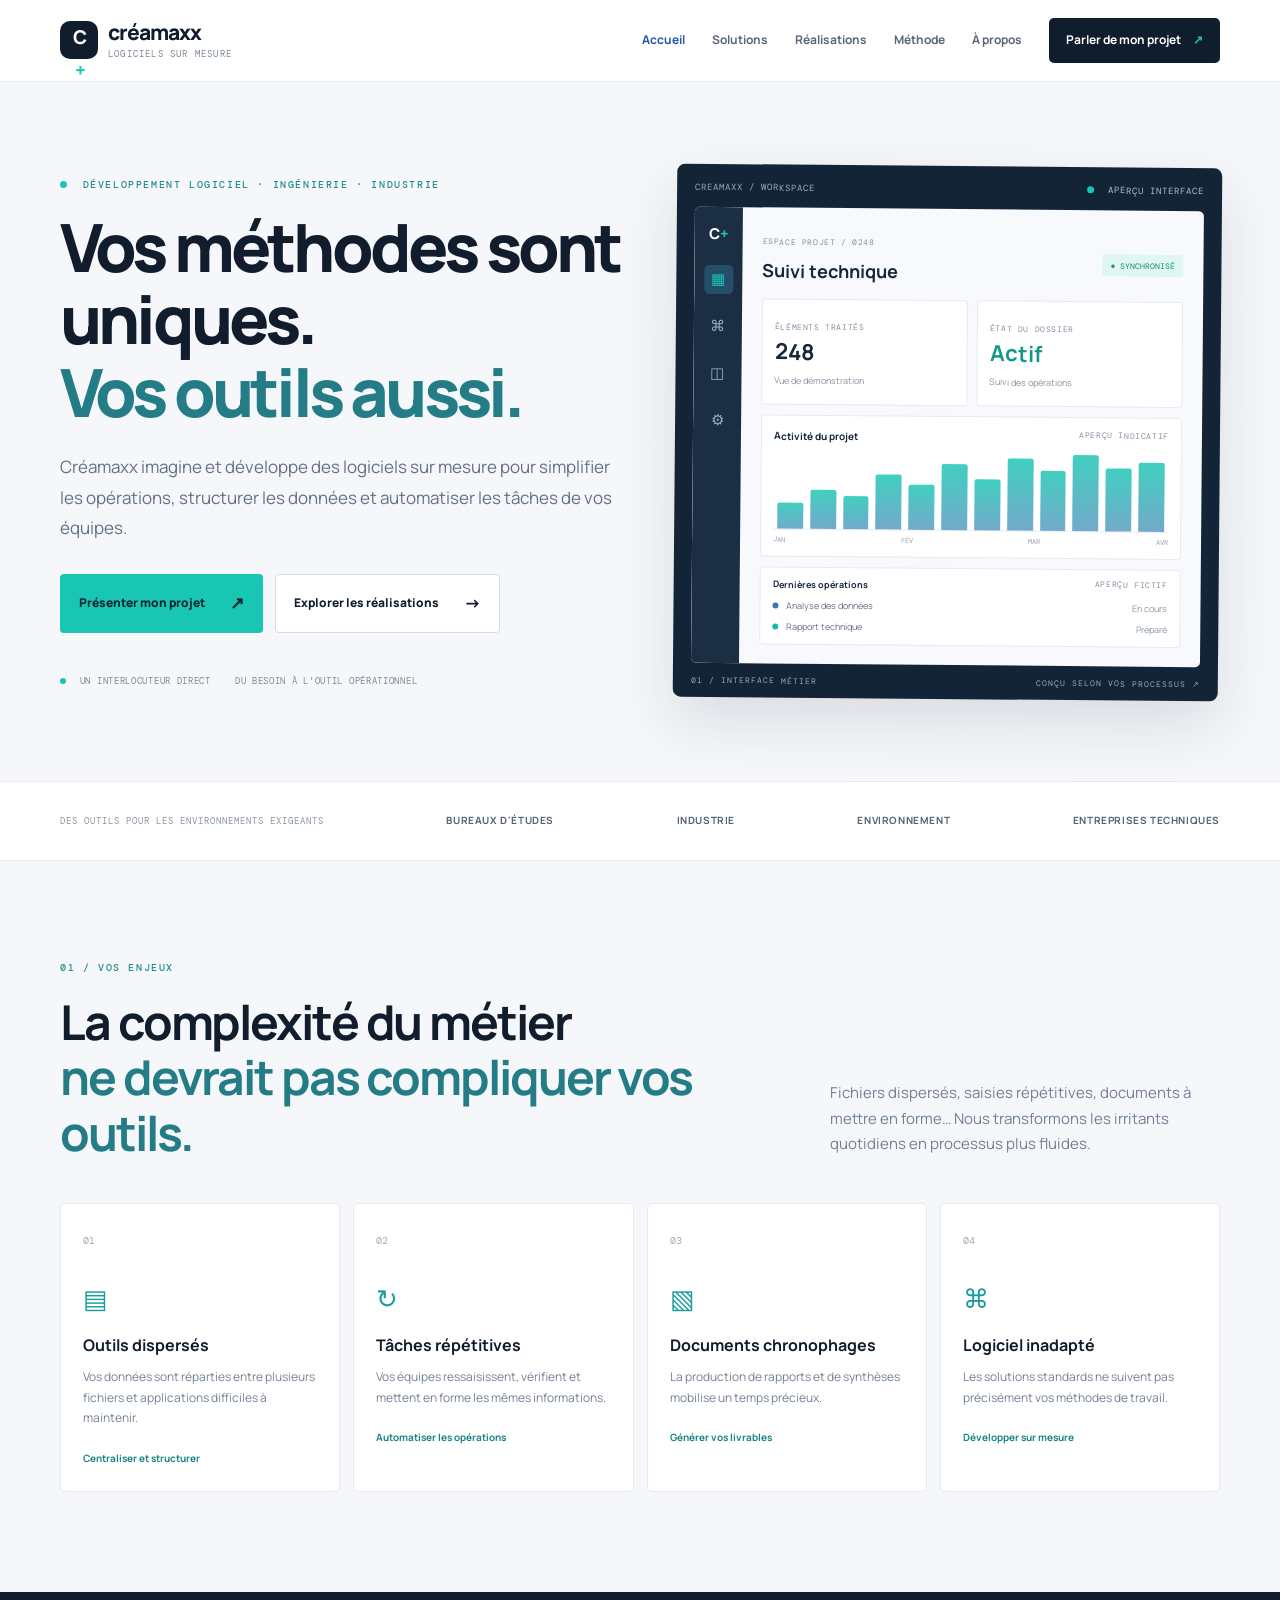
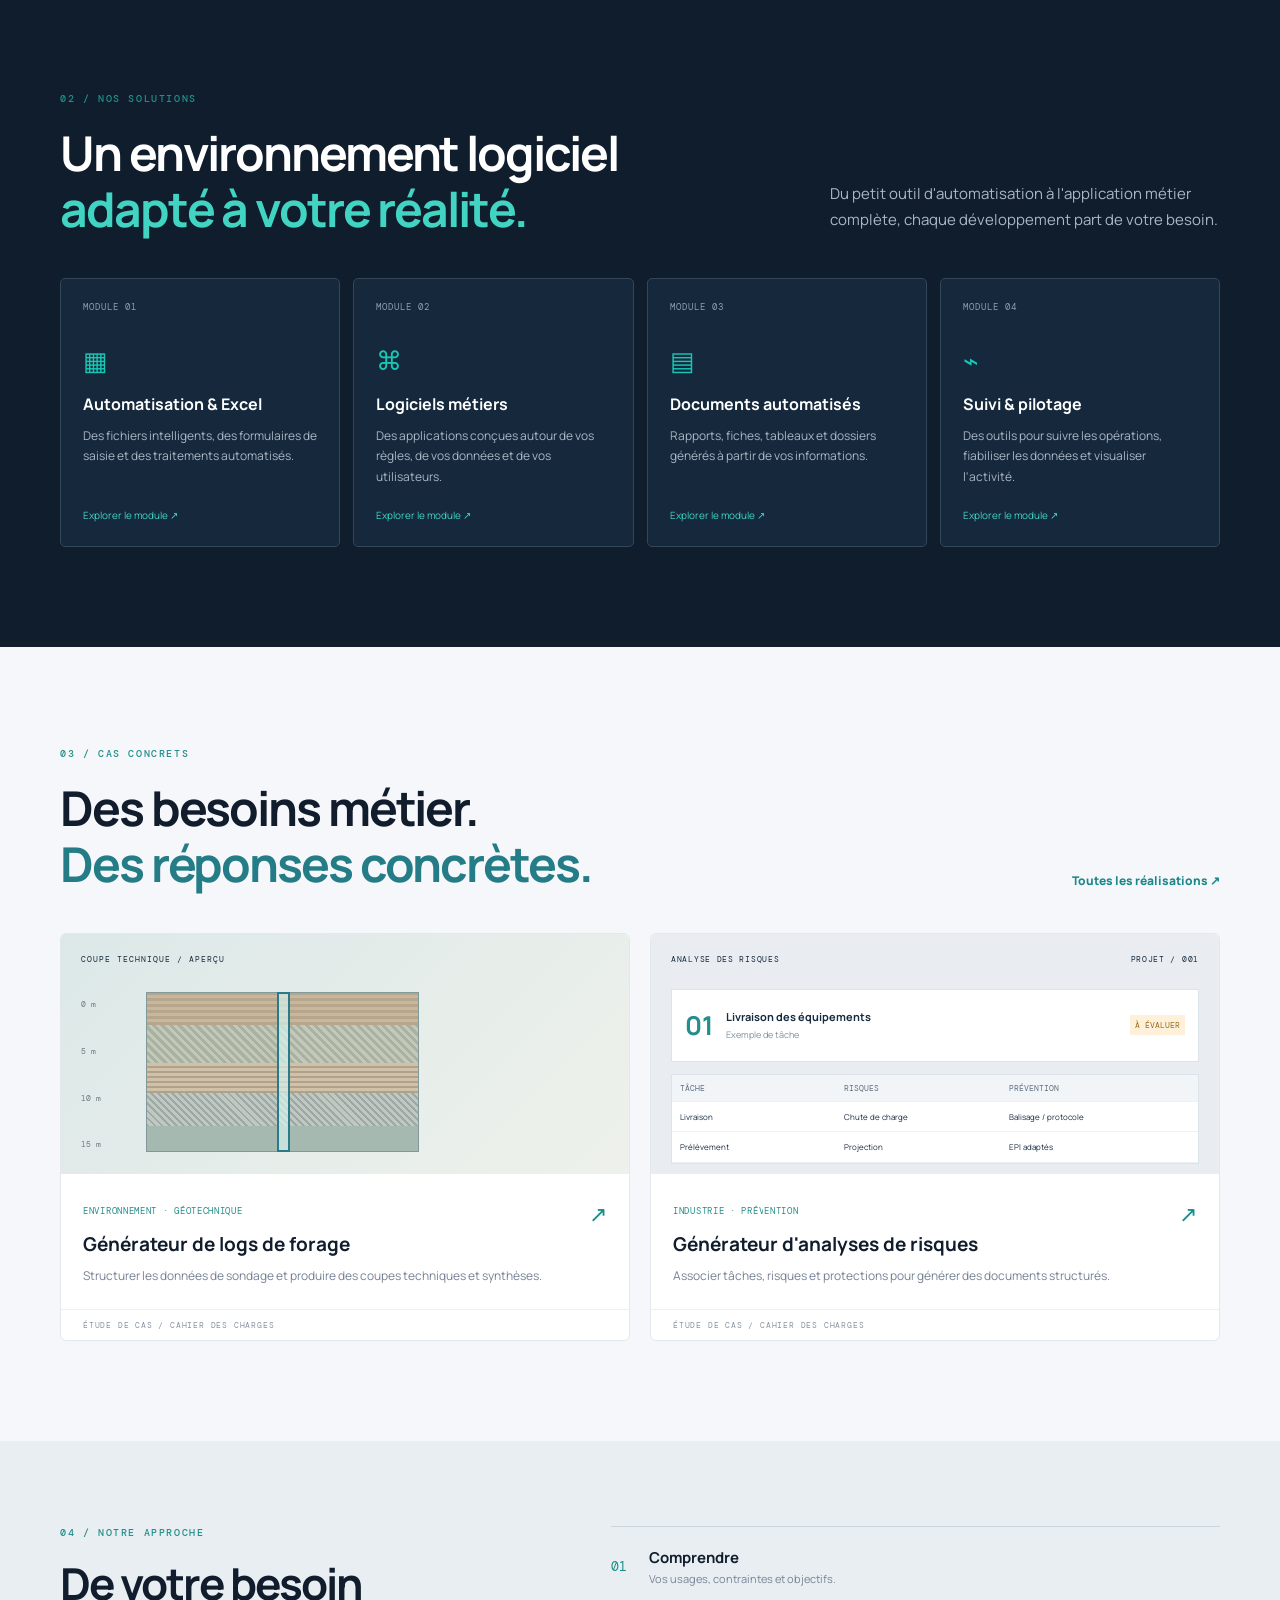
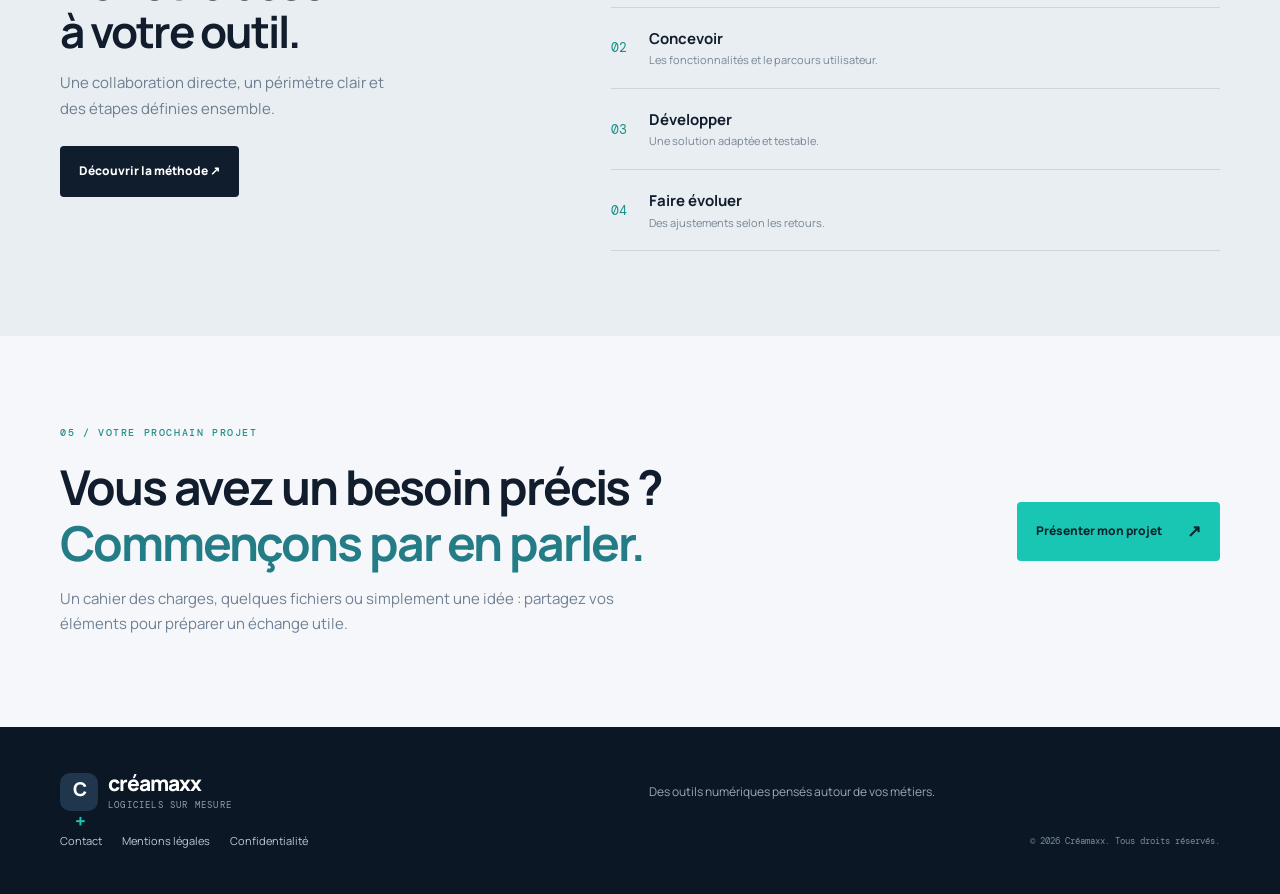
==== commit a66fe1c2: "ajout du dépot de cahier des charges" ====
--- a/index.html
+++ b/index.html
@@ -1,20 +1,11 @@
-<!doctype html>
-<html lang="fr">
-<head>
-  <meta charset="utf-8"><meta name="viewport" content="width=device-width, initial-scale=1">
-  <meta name="description" content="Créamaxx conçoit des logiciels sur mesure, applications métiers et outils d'automatisation pour les bureaux d'études, l'industrie et l'environnement.">
-  <title>Créamaxx — Des outils conçus autour de votre métier</title><link rel="stylesheet" href="styles.css"><script defer src="script.js"></script>
-</head>
-<body>
-<header class="site-header"><a class="brand" href="index.html" aria-label="Créamaxx, accueil"><span class="brand-mark">C<span>+</span></span><span class="brand-name">Créamaxx<small>LOGICIELS SUR MESURE</small></span></a><button class="menu-toggle" aria-label="Ouvrir le menu" aria-expanded="false">☰</button><nav class="nav"><a class="active" href="index.html">Accueil</a><a href="solutions.html">Solutions</a><a href="realisations.html">Réalisations</a><a href="methode.html">Méthode</a><a href="apropos.html">À propos</a><a class="nav-cta" href="contact.html">Parler de mon projet <span>↗</span></a></nav></header>
-<main>
-<section class="hero section-wrap"><div class="hero-copy"><div class="eyebrow"><span class="eyebrow-dot"></span> DÉVELOPPEMENT LOGICIEL · AUTOMATISATION</div><h1>Vos métiers sont spécifiques.<br><span>Vos logiciels aussi.</span></h1><p class="hero-lead">Créamaxx conçoit des logiciels sur mesure pour les bureaux d’études, l’industrie, l’environnement et les entreprises techniques.</p><p class="hero-text">Des outils pensés autour de vos méthodes de travail pour automatiser les tâches répétitives, fiabiliser vos données et simplifier vos opérations.</p><div class="hero-actions"><a class="button button-primary" href="contact.html">Parlons de votre projet <span>↗</span></a><a class="button button-quiet" href="realisations.html">Voir les réalisations <span>→</span></a></div><div class="hero-proof"><span class="proof-icon">⌘</span><span>Une approche concrète, du besoin à l’outil.</span></div></div>
-<div class="hero-visual" aria-label="Illustration d'une interface logicielle technique"><div class="visual-grid"></div><div class="window-card main-window"><div class="window-top"><div class="window-dots"><i></i><i></i><i></i></div><span>ESPACE PROJET / 024</span><span class="window-status"><b></b> Actif</span></div><div class="window-body"><div class="window-sidebar"><span class="side-symbol active-side">⌂</span><span class="side-symbol">▦</span><span class="side-symbol">⌁</span><span class="side-symbol">⚙</span></div><div class="window-content"><div class="mock-heading"><div><small>TABLEAU DE BORD</small><h3>Vue d’ensemble</h3></div><span class="mock-avatar">CM</span></div><div class="mock-stats"><div><small>Éléments traités</small><strong>1 284</strong><span class="stat-up">↗ suivi du projet</span></div><div><small>Automatisations</small><strong>08</strong><span class="stat-muted">processus actifs</span></div></div><div class="mock-chart"><div class="chart-label"><span>Activité du projet</span><span>Cette période</span></div><div class="chart-bars"><i style="height:32%"></i><i style="height:51%"></i><i style="height:42%"></i><i style="height:68%"></i><i style="height:55%"></i><i style="height:82%"></i><i style="height:70%"></i><i style="height:93%"></i><i style="height:73%"></i><i style="height:100%"></i><i style="height:84%"></i><i style="height:90%"></i></div></div><div class="mock-row"><span class="row-check">✓</span><span><b>Rapport technique</b><small>Génération automatique</small></span><span class="row-tag">Terminé</span></div><div class="mock-row"><span class="row-check">✓</span><span><b>Contrôle des données</b><small>Vérification des champs</small></span><span class="row-tag">Terminé</span></div></div></div></div><div class="floating-note note-top"><span class="note-icon">↗</span><span><b>Moins de tâches manuelles</b><small>Plus de temps pour votre métier</small></span></div><div class="floating-note note-bottom"><span class="note-icon note-icon-teal">▤</span><span><b>Des données mieux structurées</b><small>Des documents homogènes</small></span></div><div class="visual-caption">UNE SOLUTION ADAPTÉE À VOTRE RÉALITÉ</div></div></section>
-<section class="trust-strip"><div class="section-wrap trust-inner"><span>DES SOLUTIONS POUR LES MÉTIERS TECHNIQUES</span><div><b>INGÉNIERIE</b><i></i><b>INDUSTRIE</b><i></i><b>ENVIRONNEMENT</b><i></i><b>BUREAUX D’ÉTUDES</b></div></div></section>
-<section class="section section-wrap"><div class="section-heading"><div><div class="eyebrow">VOTRE QUOTIDIEN, SIMPLIFIÉ</div><h2>Et si vos outils<br>travaillaient <span>pour vous ?</span></h2></div><p>Les tâches répétitives, les fichiers complexes et les documents à produire manuellement ralentissent votre activité. Créamaxx transforme ces irritants en solutions concrètes.</p></div><div class="problem-grid"><article class="problem-card"><span class="card-number">01</span><div class="line-icon">▦</div><h3>Des fichiers complexes</h3><p>Des classeurs devenus difficiles à utiliser, maintenir ou transmettre.</p><span class="card-result">→ Des outils structurés et plus simples</span></article><article class="problem-card"><span class="card-number">02</span><div class="line-icon">⟳</div><h3>Des tâches répétitives</h3><p>Des ressaisies, calculs et manipulations qui consomment un temps précieux.</p><span class="card-result">→ Des processus automatisés</span></article><article class="problem-card"><span class="card-number">03</span><div class="line-icon">▤</div><h3>Des documents manuels</h3><p>Des rapports, tableaux et fiches à refaire à chaque nouveau projet.</p><span class="card-result">→ Des documents générés automatiquement</span></article><article class="problem-card"><span class="card-number">04</span><div class="line-icon">⌘</div><h3>Un logiciel inadapté</h3><p>Les solutions standards ne correspondent pas à votre façon de travailler.</p><span class="card-result">→ Un logiciel conçu pour votre métier</span></article></div></section>
-<section class="section services-section"><div class="section-wrap"><div class="section-heading"><div><div class="eyebrow">CE QUE JE PEUX CONCEVOIR</div><h2>La bonne solution,<br><span>au bon endroit.</span></h2></div><a class="text-link" href="solutions.html">Découvrir les solutions <span>↗</span></a></div><div class="service-grid"><a class="service-card" href="solutions.html#excel"><div class="service-icon">X<span>↗</span></div><h3>Automatisation Excel</h3><p>Formulaires, calculs, contrôles, consolidation de données et macros adaptées à vos usages.</p><span class="service-arrow">↗</span></a><a class="service-card" href="solutions.html#logiciels"><div class="service-icon">⌘</div><h3>Logiciels métiers</h3><p>Des applications qui suivent vos processus, vos règles de gestion et vos contraintes.</p><span class="service-arrow">↗</span></a><a class="service-card" href="solutions.html#documents"><div class="service-icon">▤</div><h3>Documents automatisés</h3><p>Rapports, fiches et tableaux de synthèse générés depuis vos données.</p><span class="service-arrow">↗</span></a><a class="service-card" href="solutions.html#donnees"><div class="service-icon">⌁</div><h3>Outils de suivi</h3><p>Centralisation, suivi d’activité et exploitation de données techniques.</p><span class="service-arrow">↗</span></a></div></div></section>
-<section class="section section-wrap portfolio-section"><div class="section-heading"><div><div class="eyebrow">EXEMPLES DE PROJETS</div><h2>Du concret.<br><span>Pas du prêt-à-penser.</span></h2></div><p>Des projets orientés terrain, où les données et les besoins métier guident la conception de l’outil.</p></div><div class="project-grid"><a class="project-card project-forage" href="realisations.html#forage"><div class="project-art borehole-art"><div class="art-label">ENVIRONNEMENT / GÉOTECHNIQUE</div><div class="borehole-panel"><div class="borehole-ruler"><span>0 m</span><span>5 m</span><span>10 m</span><span>15 m</span></div><div class="borehole-core"><div class="layer layer-a"></div><div class="layer layer-b"></div><div class="layer layer-c"></div><div class="layer layer-d"></div><div class="waterline"></div></div><div class="borehole-details"><b>Coupe technique</b><small>Lithologie · Tubage · Niveau d’eau</small><span>APERÇU SCHÉMATIQUE</span></div></div></div><div class="project-info"><div><span class="project-type">CONCEPTION D’OUTIL MÉTIER</span><h3>Générateur de logs de forage</h3><p>Structurer les données de forage et préparer des coupes et synthèses techniques.</p></div><span class="round-arrow">↗</span></div></a><a class="project-card project-risk" href="realisations.html#risques"><div class="project-art risk-art"><div class="art-label">INDUSTRIE / PRÉVENTION</div><div class="risk-sheet"><div class="risk-sheet-head"><span>ANALYSE DES RISQUES</span><span class="risk-badge">PROJET</span></div><div class="risk-line risk-line-head"><span>TÂCHE</span><span>RISQUES</span><span>PRÉVENTION</span></div><div class="risk-line"><span><i class="mini-square"></i> Livraison</span><span>Chute de charge</span><span><i class="check-mini">✓</i> Balisage</span></div><div class="risk-line"><span><i class="mini-square"></i> Prélèvement</span><span>Projection</span><span><i class="check-mini">✓</i> EPI adaptés</span></div><div class="risk-line"><span><i class="mini-square"></i> Intervention</span><span>Risque électrique</span><span><i class="check-mini">✓</i> Consignation</span></div><div class="risk-sheet-foot"><span>DOCUMENT DE SYNTHÈSE</span><span>EXEMPLE ILLUSTRATIF</span></div></div></div><div class="project-info"><div><span class="project-type">CONCEPTION D’OUTIL MÉTIER</span><h3>Générateur d’analyses de risques</h3><p>Relier tâches, risques et mesures de prévention dans des documents cohérents.</p></div><span class="round-arrow">↗</span></div></a></div><p class="portfolio-note">Les visuels présentés sont des maquettes illustratives. Le statut de chaque projet sera précisé dans sa fiche détaillée.</p><div class="center-action"><a class="button button-outline" href="realisations.html">Explorer les réalisations <span>↗</span></a></div></section>
-<section class="method-band"><div class="section-wrap method-band-inner"><div><div class="eyebrow eyebrow-light">UNE COLLABORATION CLAIRE</div><h2>Du besoin métier<br>à l’outil opérationnel.</h2><p>Un échange direct, des étapes définies et une solution construite autour de votre réalité.</p><a class="button button-light" href="methode.html">Ma méthode de travail <span>↗</span></a></div><div class="steps-mini"><div><span>01</span><b>Comprendre</b><small>Vos besoins et contraintes</small></div><div><span>02</span><b>Concevoir</b><small>Le fonctionnement cible</small></div><div><span>03</span><b>Développer</b><small>L’outil et ses fonctionnalités</small></div><div><span>04</span><b>Tester & ajuster</b><small>Valider l’usage réel</small></div></div></div></section>
-<section class="closing-cta section-wrap"><div class="cta-mark">C<span>+</span></div><div><div class="eyebrow">UN BESOIN À RÉSOUDRE ?</div><h2>Parlons de votre prochain outil.</h2><p>Expliquez-moi votre besoin : nous étudierons la solution la plus pertinente pour votre activité.</p></div><a class="button button-primary" href="contact.html">Décrire mon projet <span>↗</span></a></section>
-</main><footer class="site-footer"><div class="section-wrap footer-top"><a class="brand brand-footer" href="index.html"><span class="brand-mark">C<span>+</span></span><span class="brand-name">Créamaxx<small>LOGICIELS SUR MESURE</small></span></a><p>Des outils conçus autour de votre métier.</p><div class="footer-links"><a href="solutions.html">Solutions</a><a href="realisations.html">Réalisations</a><a href="contact.html">Contact</a></div></div><div class="section-wrap footer-bottom"><span>© <span data-year></span> Créamaxx · Tous droits réservés</span><span>Site de démonstration — mentions légales à compléter avant publication.</span></div></footer>
-</body></html>
+<!doctype html><html lang="fr"><head><meta charset="utf-8"><meta name="viewport" content="width=device-width,initial-scale=1"><meta name="description" content="Créamaxx conçoit des logiciels métiers, applications sur mesure et outils d'automatisation pour les bureaux d'études, l'industrie et l'environnement."><title>Créamaxx — Des logiciels conçus autour de vos métiers</title><link rel="preconnect" href="https://fonts.googleapis.com"><link href="https://fonts.googleapis.com/css2?family=DM+Mono:wght@400;500&family=Manrope:wght@400;500;600;700;800&display=swap" rel="stylesheet"><link rel="stylesheet" href="assets/style.css"></head><body>
+<header class="topbar"><a class="brand" href="index.html"><span class="brand-mark">C<span>+</span></span><span>créamaxx<small>LOGICIELS SUR MESURE</small></span></a><button class="menu-toggle" aria-label="Ouvrir le menu" aria-expanded="false">☰</button><nav class="nav"><a class="active" href="index.html">Accueil</a><a href="solutions.html">Solutions</a><a href="realisations.html">Réalisations</a><a href="methode.html">Méthode</a><a href="apropos.html">À propos</a><a class="nav-cta" href="contact.html">Parler de mon projet <b>↗</b></a></nav></header>
+<main><section class="hero wrap"><div class="hero-copy"><div class="eyebrow"><i></i> DÉVELOPPEMENT LOGICIEL · INGÉNIERIE · INDUSTRIE</div><h1>Vos méthodes sont uniques.<br><em>Vos outils aussi.</em></h1><p class="lead">Créamaxx imagine et développe des logiciels sur mesure pour simplifier les opérations, structurer les données et automatiser les tâches de vos équipes.</p><div class="actions"><a class="btn primary" href="contact.html">Présenter mon projet <span>↗</span></a><a class="btn secondary" href="realisations.html">Explorer les réalisations <span>→</span></a></div><div class="hero-foot"><span><b class="pulse"></b> UN INTERLOCUTEUR DIRECT</span><span>DU BESOIN À L'OUTIL OPÉRATIONNEL</span></div></div>
+<div class="hero-visual"><div class="visual-top"><span>CREAMAXX / WORKSPACE</span><span class="live"><i></i> APERÇU INTERFACE</span></div><div class="mock-window"><div class="mock-sidebar"><div class="side-logo">C<span>+</span></div><div class="side-icon selected">▦</div><div class="side-icon">⌘</div><div class="side-icon">◫</div><div class="side-icon">⚙</div></div><div class="mock-main"><div class="mock-head"><div><small>ESPACE PROJET / 0248</small><h3>Suivi technique</h3></div><span class="status">● SYNCHRONISÉ</span></div><div class="metric-row"><div class="metric"><small>ÉLÉMENTS TRAITÉS</small><strong>248</strong><span>Vue de démonstration</span></div><div class="metric"><small>ÉTAT DU DOSSIER</small><strong class="green">Actif</strong><span>Suivi des opérations</span></div></div><div class="chart-card"><div class="chart-title"><b>Activité du projet</b><small>APERÇU INDICATIF</small></div><div class="chart"><i style="height:34%"></i><i style="height:51%"></i><i style="height:43%"></i><i style="height:72%"></i><i style="height:59%"></i><i style="height:86%"></i><i style="height:67%"></i><i style="height:95%"></i><i style="height:78%"></i><i style="height:100%"></i><i style="height:83%"></i><i style="height:91%"></i></div><div class="chart-labels"><span>JAN</span><span>FÉV</span><span>MAR</span><span>AVR</span></div></div><div class="mock-table"><div><b>Dernières opérations</b><small>APERÇU FICTIF</small></div><p><span class="dot blue"></span> Analyse des données <em>En cours</em></p><p><span class="dot teal"></span> Rapport technique <em>Préparé</em></p></div></div></div><div class="visual-caption"><span>01 / INTERFACE MÉTIER</span><span>CONÇU SELON VOS PROCESSUS ↗</span></div></div></section>
+<div class="trust-strip"><div class="wrap trust-inner"><span>DES OUTILS POUR LES ENVIRONNEMENTS EXIGEANTS</span><b>BUREAUX D'ÉTUDES</b><b>INDUSTRIE</b><b>ENVIRONNEMENT</b><b>ENTREPRISES TECHNIQUES</b></div></div>
+<section class="section wrap"><div class="section-head"><div><div class="eyebrow">01 / VOS ENJEUX</div><h2>La complexité du métier<br><em>ne devrait pas compliquer vos outils.</em></h2></div><p>Fichiers dispersés, saisies répétitives, documents à mettre en forme… Nous transformons les irritants quotidiens en processus plus fluides.</p></div><div class="problem-grid"><article class="problem"><span class="number">01</span><div class="line-icon">▤</div><h3>Outils dispersés</h3><p>Vos données sont réparties entre plusieurs fichiers et applications difficiles à maintenir.</p><b>Centraliser et structurer</b></article><article class="problem"><span class="number">02</span><div class="line-icon">↻</div><h3>Tâches répétitives</h3><p>Vos équipes ressaisissent, vérifient et mettent en forme les mêmes informations.</p><b>Automatiser les opérations</b></article><article class="problem"><span class="number">03</span><div class="line-icon">▧</div><h3>Documents chronophages</h3><p>La production de rapports et de synthèses mobilise un temps précieux.</p><b>Générer vos livrables</b></article><article class="problem"><span class="number">04</span><div class="line-icon">⌘</div><h3>Logiciel inadapté</h3><p>Les solutions standards ne suivent pas précisément vos méthodes de travail.</p><b>Développer sur mesure</b></article></div></section>
+<section class="dark-section"><div class="wrap section"><div class="section-head light"><div><div class="eyebrow">02 / NOS SOLUTIONS</div><h2>Un environnement logiciel<br><em>adapté à votre réalité.</em></h2></div><p>Du petit outil d'automatisation à l'application métier complète, chaque développement part de votre besoin.</p></div><div class="solution-grid"><a href="solutions.html#excel" class="solution-card"><span class="module">MODULE 01</span><span class="solution-icon">▦</span><h3>Automatisation & Excel</h3><p>Des fichiers intelligents, des formulaires de saisie et des traitements automatisés.</p><span class="arrow">Explorer le module ↗</span></a><a href="solutions.html#logiciels" class="solution-card"><span class="module">MODULE 02</span><span class="solution-icon">⌘</span><h3>Logiciels métiers</h3><p>Des applications conçues autour de vos règles, de vos données et de vos utilisateurs.</p><span class="arrow">Explorer le module ↗</span></a><a href="solutions.html#documents" class="solution-card"><span class="module">MODULE 03</span><span class="solution-icon">▤</span><h3>Documents automatisés</h3><p>Rapports, fiches, tableaux et dossiers générés à partir de vos informations.</p><span class="arrow">Explorer le module ↗</span></a><a href="solutions.html#pilotage" class="solution-card"><span class="module">MODULE 04</span><span class="solution-icon">⌁</span><h3>Suivi & pilotage</h3><p>Des outils pour suivre les opérations, fiabiliser les données et visualiser l'activité.</p><span class="arrow">Explorer le module ↗</span></a></div></div></section>
+<section class="section wrap"><div class="section-head"><div><div class="eyebrow">03 / CAS CONCRETS</div><h2>Des besoins métier.<br><em>Des réponses concrètes.</em></h2></div><a class="text-link" href="realisations.html">Toutes les réalisations ↗</a></div><div class="case-grid"><a class="case-card" href="realisations.html#forage"><div class="case-art bore"><div class="bore-label">COUPE TECHNIQUE / APERÇU</div><div class="bore-depth"><span>0 m</span><span>5 m</span><span>10 m</span><span>15 m</span></div><div class="bore-layers"><i></i><i></i><i></i><i></i><i></i></div><div class="bore-tube"></div></div><div class="case-info"><div><small>ENVIRONNEMENT · GÉOTECHNIQUE</small><h3>Générateur de logs de forage</h3><p>Structurer les données de sondage et produire des coupes techniques et synthèses.</p></div><span class="case-arrow">↗</span></div><div class="case-status">ÉTUDE DE CAS / CAHIER DES CHARGES</div></a><a class="case-card" href="realisations.html#risques"><div class="case-art risk"><div class="risk-head"><span>ANALYSE DES RISQUES</span><span>PROJET / 001</span></div><div class="risk-score"><strong>01</strong><div><b>Livraison des équipements</b><small>Exemple de tâche</small></div><span class="tag">À ÉVALUER</span></div><div class="risk-table"><div>TÂCHE</div><div>RISQUES</div><div>PRÉVENTION</div><p>Livraison</p><p>Chute de charge</p><p>Balisage / protocole</p><p>Prélèvement</p><p>Projection</p><p>EPI adaptés</p></div></div><div class="case-info"><div><small>INDUSTRIE · PRÉVENTION</small><h3>Générateur d'analyses de risques</h3><p>Associer tâches, risques et protections pour générer des documents structurés.</p></div><span class="case-arrow">↗</span></div><div class="case-status">ÉTUDE DE CAS / CAHIER DES CHARGES</div></a></div></section>
+<section class="process-band"><div class="wrap process-content"><div><div class="eyebrow">04 / NOTRE APPROCHE</div><h2>De votre besoin<br>à votre outil.</h2><p>Une collaboration directe, un périmètre clair et des étapes définies ensemble.</p><a class="btn light-btn" href="methode.html">Découvrir la méthode ↗</a></div><div class="process-steps"><div><b>01</b><span><strong>Comprendre</strong><small>Vos usages, contraintes et objectifs.</small></span></div><div><b>02</b><span><strong>Concevoir</strong><small>Les fonctionnalités et le parcours utilisateur.</small></span></div><div><b>03</b><span><strong>Développer</strong><small>Une solution adaptée et testable.</small></span></div><div><b>04</b><span><strong>Faire évoluer</strong><small>Des ajustements selon les retours.</small></span></div></div></div></section>
+<section class="final-cta wrap"><div><div class="eyebrow">05 / VOTRE PROCHAIN PROJET</div><h2>Vous avez un besoin précis ?<br><em>Commençons par en parler.</em></h2><p>Un cahier des charges, quelques fichiers ou simplement une idée : partagez vos éléments pour préparer un échange utile.</p></div><a class="btn primary" href="contact.html">Présenter mon projet <span>↗</span></a></section></main>
+<footer class="footer"><div class="wrap footer-inner"><a class="brand inverse" href="index.html"><span class="brand-mark">C<span>+</span></span><span>créamaxx<small>LOGICIELS SUR MESURE</small></span></a><p>Des outils numériques pensés autour de vos métiers.</p><div><a href="contact.html">Contact</a><a href="mentions-legales.html">Mentions légales</a><a href="confidentialite.html">Confidentialité</a></div><small>© <span data-year></span> Créamaxx. Tous droits réservés.</small></div></footer><script src="assets/main.js"></script></body></html>
--- a/assets/style.css
+++ b/assets/style.css
@@ -0,0 +1,2 @@
+:root{--ink:#111d2c;--navy:#101d2d;--blue:#2455a4;--teal:#19c6b4;--paper:#f5f7fa;--muted:#667487;--line:#dfe5ec;--white:#fff;--mono:'DM Mono',monospace;--font:'Manrope',Arial,sans-serif}*{box-sizing:border-box}html{scroll-behavior:smooth}body{margin:0;background:var(--paper);color:var(--ink);font-family:var(--font);font-size:15px;line-height:1.7}a{color:inherit;text-decoration:none}.wrap{width:min(1160px,calc(100% - 48px));margin-inline:auto}.topbar{height:82px;background:#fff;border-bottom:1px solid #e8edf2;display:flex;align-items:center;justify-content:space-between;padding:0 max(24px,calc((100vw - 1160px)/2));position:sticky;top:0;z-index:20}.brand{display:flex;align-items:center;gap:10px;font-weight:800;font-size:21px;letter-spacing:-1px}.brand>span:last-child{line-height:1.05}.brand small{display:block;font:9px var(--mono);letter-spacing:1.2px;color:#7b8796;margin-top:5px}.brand-mark{width:38px;height:38px;background:var(--navy);color:#fff;border-radius:10px;display:grid;place-items:center;font-weight:800;font-size:19px;letter-spacing:-2px}.brand-mark span{color:var(--teal)}.nav{display:flex;align-items:center;gap:27px;font-size:12px;font-weight:700}.nav>a:not(.nav-cta){color:#596678}.nav>a.active,.nav>a:hover{color:var(--blue)}.nav-cta{background:var(--navy);color:#fff;padding:12px 17px;border-radius:5px}.nav-cta b{color:var(--teal);margin-left:10px}.menu-toggle{display:none;background:none;border:0;font-size:24px}.hero{display:grid;grid-template-columns:1.02fr .98fr;gap:48px;align-items:center;padding-top:84px;padding-bottom:82px}.eyebrow{font:10px var(--mono);letter-spacing:1.6px;color:#238f8a;font-weight:500;margin-bottom:20px}.eyebrow i,.live i,.pulse{display:inline-block;width:7px;height:7px;border-radius:50%;background:var(--teal);margin-right:8px}.hero h1,.page-hero h1{font-size:clamp(42px,5.2vw,68px);letter-spacing:-3.8px;line-height:1.09;margin:0 0 24px;font-weight:800}.hero h1 em,.page-hero h1 em,h2 em{font-style:normal;color:#247d86}.lead{font-size:17px;line-height:1.8;color:#637184;max-width:590px;margin:0 0 30px}.actions{display:flex;gap:12px;flex-wrap:wrap}.btn{display:inline-flex;align-items:center;gap:25px;padding:14px 18px;border-radius:4px;font-size:12px;font-weight:800;border:1px solid transparent;cursor:pointer;font-family:var(--font)}.btn span{font-size:17px}.primary{background:var(--teal);color:#09242c}.primary:hover{background:#37d7c7}.secondary{border-color:#d3dce5;background:#fff;color:var(--ink)}.hero-foot{display:flex;gap:24px;margin-top:42px;font:9px var(--mono);letter-spacing:.7px;color:#7d8997}.pulse{width:6px;height:6px}.hero-visual{background:#142437;border-radius:8px;padding:17px 18px 12px;color:#fff;box-shadow:0 24px 60px #14243720;transform:rotate(.5deg)}.visual-top,.visual-caption{display:flex;justify-content:space-between;font:9px var(--mono);letter-spacing:1px;color:#9aaabd}.live{color:#a9c1c9}.mock-window{display:flex;background:#f7f9fc;border-radius:5px;overflow:hidden;margin-top:14px;min-height:340px;color:#18283b}.mock-sidebar{width:48px;background:#1b2e43;display:flex;align-items:center;flex-direction:column;gap:18px;padding:14px 0}.side-logo{font-weight:800;color:#fff;font-size:15px}.side-logo span{color:var(--teal)}.side-icon{font-size:15px;color:#9badc0;width:29px;height:29px;display:grid;place-items:center}.side-icon.selected{background:#244e69;color:var(--teal);border-radius:5px}.mock-main{padding:19px 20px;flex:1}.mock-head{display:flex;justify-content:space-between;align-items:center}.mock-head small,.metric small,.chart-title small,.mock-table small{font:8px var(--mono);letter-spacing:.6px;color:#8190a0}.mock-head h3{font-size:18px;margin:3px 0 13px}.status{font:8px var(--mono);color:#138f81;background:#e0f6f0;padding:6px 8px;border-radius:3px}.metric-row{display:grid;grid-template-columns:1fr 1fr;gap:9px}.metric,.chart-card,.mock-table{background:white;border:1px solid #e7ebf0;padding:12px;border-radius:4px}.metric strong{display:block;font-size:22px;line-height:1.3}.metric>span{font-size:9px;color:#8995a2}.green{color:#119889}.chart-card{margin-top:10px}.chart-title{display:flex;justify-content:space-between;font-size:10px}.chart{height:85px;display:flex;align-items:end;gap:7px;padding:8px 4px 0;border-bottom:1px solid #e7edf2}.chart i{flex:1;background:linear-gradient(#1fc7b5,#5a9ac1);border-radius:2px 2px 0 0;opacity:.85}.chart-labels{display:flex;justify-content:space-between;font:7px var(--mono);color:#98a4b0;padding-top:5px}.mock-table{margin-top:10px;padding:9px 12px}.mock-table>div{display:flex;justify-content:space-between;font-size:9px}.mock-table p{font-size:9px;margin:6px 0 0;color:#647183}.mock-table p em{float:right;font-style:normal;color:#8a98a7}.dot{display:inline-block;width:6px;height:6px;border-radius:50%;margin-right:6px}.dot.blue{background:#3974b7}.dot.teal{background:#17b7a7}.visual-caption{padding-top:12px;font-size:8px}.trust-strip{background:#fff;border-block:1px solid #e7ebf0}.trust-inner{min-height:78px;display:flex;align-items:center;justify-content:space-between;gap:20px}.trust-inner span{font:9px var(--mono);color:#8a96a4;letter-spacing:1px}.trust-inner b{font-size:10px;letter-spacing:.6px;color:#536174}.section{padding-top:100px;padding-bottom:100px}.section-head{display:flex;justify-content:space-between;align-items:end;gap:40px;margin-bottom:42px}.section-head h2,.split-cta h2,.final-cta h2{font-size:clamp(32px,4vw,48px);letter-spacing:-2.1px;line-height:1.16;margin:0}.section-head>p{max-width:390px;color:#718094;margin:0 0 4px}.problem-grid{display:grid;grid-template-columns:repeat(4,1fr);gap:13px}.problem{background:#fff;border:1px solid #e6ebf0;border-radius:5px;padding:22px;min-height:240px;position:relative}.number{font:10px var(--mono);color:#a0aab5}.line-icon{font-size:26px;color:#1c9c9a;margin:25px 0 12px}.problem h3{font-size:16px;margin:0 0 8px}.problem p{font-size:12px;color:#748194;line-height:1.7;margin:0 0 15px}.problem>b{font-size:10px;color:#1b8585}.dark-section{background:var(--navy);color:#fff}.light h2{color:#fff}.light h2 em{color:#42d4c2}.light>p{color:#aab7c5}.solution-grid{display:grid;grid-template-columns:repeat(4,1fr);gap:13px}.solution-card{border:1px solid #34465a;border-radius:5px;padding:22px;min-height:250px;display:flex;flex-direction:column;transition:.2s;background:#15283c}.solution-card:hover{border-color:var(--teal);transform:translateY(-4px)}.module{font:9px var(--mono);letter-spacing:1px;color:#8ca1b5}.solution-icon{font-size:26px;color:var(--teal);margin:25px 0 8px}.solution-card h3{font-size:16px;margin:0 0 8px}.solution-card p{font-size:12px;color:#aab7c5;line-height:1.7;margin:0 0 20px}.arrow{font-size:10px;color:#42d4c2;margin-top:auto}.text-link{font-size:12px;font-weight:800;color:#1b8888}.case-grid{display:grid;grid-template-columns:1fr 1fr;gap:20px}.case-card{background:#fff;border:1px solid #e2e8ee;border-radius:6px;overflow:hidden;transition:.2s}.case-card:hover{transform:translateY(-4px);box-shadow:0 15px 35px #172c4010}.case-art{height:240px;position:relative;overflow:hidden;background:#e6edf2;padding:20px;color:#172b40}.bore{background:linear-gradient(135deg,#dce8e8,#eef1eb)}.bore-label{font:8px var(--mono);letter-spacing:1px}.bore-depth{position:absolute;left:20px;top:65px;bottom:25px;display:flex;flex-direction:column;justify-content:space-between;font:8px var(--mono);color:#6d7b84}.bore-layers{position:absolute;left:85px;top:58px;bottom:22px;width:48%;display:flex;flex-direction:column;border:1px solid #82999b}.bore-layers i:nth-child(1){height:20%;background:repeating-linear-gradient(0deg,#b7a58c 0 3px,#c6b79f 3px 6px)}.bore-layers i:nth-child(2){height:24%;background:repeating-linear-gradient(45deg,#a9b2a1 0 3px,#c3c9ba 3px 6px)}.bore-layers i:nth-child(3){height:19%;background:repeating-linear-gradient(0deg,#b2a18a 0 2px,#d0c2a8 2px 5px)}.bore-layers i:nth-child(4){height:21%;background:repeating-linear-gradient(45deg,#9ca9a5 0 2px,#c0c8c1 2px 5px)}.bore-layers i:nth-child(5){height:16%;background:#a6b9b1}.bore-tube{position:absolute;top:58px;bottom:22px;left:calc(85px + 23%);width:13px;border:2px solid #287c8a;background:#d9f4f0aa}.risk{background:#e9edf2}.risk-head{display:flex;justify-content:space-between;font:8px var(--mono);letter-spacing:.7px}.risk-score{display:flex;align-items:center;gap:13px;background:white;padding:13px;margin-top:25px;border:1px solid #dce4eb}.risk-score>strong{font-size:26px;color:#258d8d}.risk-score b,.risk-score small{display:block}.risk-score b{font-size:11px}.risk-score small{font-size:9px;color:#8290a0}.tag{font:8px var(--mono);background:#fff1d9;color:#986c20;padding:5px;margin-left:auto}.risk-table{display:grid;grid-template-columns:1fr 1fr 1.2fr;margin-top:12px;background:#fff;border:1px solid #dce4eb;font-size:8px}.risk-table>*{padding:8px;border-bottom:1px solid #edf0f4;margin:0}.risk-table>div{font:8px var(--mono);background:#f2f5f7;color:#607083}.case-info{display:flex;justify-content:space-between;padding:22px}.case-info small{font:9px var(--mono);color:#248e89;letter-spacing:.7px}.case-info h3{font-size:19px;margin:6px 0}.case-info p{font-size:12px;color:#758194;margin:0;max-width:470px}.case-arrow{font-size:22px;color:#148c88}.case-status{border-top:1px solid #edf0f3;padding:10px 22px;font:8px var(--mono);color:#8995a2;letter-spacing:.8px}.process-band{background:#e8eef2}.process-content{display:grid;grid-template-columns:.85fr 1.15fr;gap:100px;padding-top:85px;padding-bottom:85px}.process-content h2{font-size:44px;line-height:1.1;letter-spacing:-2px;margin:0 0 15px}.process-content>div:first-child>p{color:#6e7d8f;max-width:340px;margin-bottom:25px}.light-btn{background:var(--navy);color:#fff}.process-steps{border-top:1px solid #cbd5dd}.process-steps>div{display:flex;align-items:center;gap:22px;border-bottom:1px solid #cbd5dd;padding:18px 0}.process-steps>div>b{font:13px var(--mono);color:#168e8a}.process-steps strong,.process-steps small{display:block}.process-steps strong{font-size:15px}.process-steps small{font-size:11px;color:#778596}.final-cta{padding-top:90px;padding-bottom:90px;display:flex;align-items:center;justify-content:space-between;gap:35px}.final-cta p{color:#718094;max-width:610px;margin-bottom:0}.footer{background:#0b1725;color:#fff;padding:43px 0}.footer-inner{display:grid;grid-template-columns:1fr 1fr;gap:18px;align-items:center}.inverse .brand-mark{background:#20364c}.inverse small{color:#91a0b0}.footer-inner>p{color:#9aa8b8;font-size:12px}.footer-inner>div{display:flex;gap:20px;font-size:11px;color:#bdc8d3}.footer-inner>small{font:9px var(--mono);color:#78899b;text-align:right}.page-hero{padding-top:88px;padding-bottom:65px}.page-hero h1{max-width:900px}.page-hero .lead{max-width:760px}.solution-detail-list,.case-detail-list,.method-list{padding-bottom:100px}.detail-row{display:grid;grid-template-columns:.45fr 1fr .7fr;gap:35px;padding:45px 0;border-top:1px solid var(--line);align-items:center;scroll-margin-top:110px}.detail-index{font:9px var(--mono);letter-spacing:1px;color:#168b87}.detail-row h2,.case-detail h2,.about-grid h2{font-size:30px;letter-spacing:-1.3px;line-height:1.2;margin:0 0 14px}.detail-row p,.case-detail p,.about-grid p{font-size:13px;color:#6e7d8f}.detail-row ul,.case-detail ul{padding-left:18px;color:#657487;font-size:12px;line-height:2}.detail-visual{height:180px;background:#e8eef2;border:1px solid #d7e0e7;border-radius:5px;padding:18px;color:#24374c}.mini-sheet>b,.mini-chart>b{font:9px var(--mono)}.sheet-grid{display:grid;grid-template-columns:repeat(4,1fr);gap:4px;margin:15px 0}.sheet-grid i{height:19px;background:#fff;border:1px solid #d7e0e7}.sheet-grid i:nth-child(4n+1){background:#ccebe6}.detail-visual small{font:8px var(--mono);color:#7c8c9b}.mini-app{background:#172b40;color:white}.app-top{font:8px var(--mono);color:#b5c4d1;display:flex;justify-content:space-between}.app-top span{color:#4bd2bd}.app-body{margin-top:18px;background:#fff;color:#203449;padding:13px}.app-body b{font-size:12px}.app-body i{display:inline-block;width:27%;height:35px;background:#e3edf0;margin:12px 3% 8px 0}.app-body small{display:block}.mini-doc{background:#fdfefe;display:flex;flex-direction:column;gap:10px}.mini-doc span{font:8px var(--mono);color:#188f8b}.mini-doc b{font-size:14px}.mini-doc i{height:5px;background:#e1e8ed;width:90%}.mini-doc i:nth-of-type(2){width:75%}.mini-doc i:nth-of-type(3){width:83%}.bars{height:75px;display:flex;align-items:end;gap:8px;margin:10px 0}.bars i{width:12%;background:#2bb9aa;height:45%}.bars i:nth-child(2n){height:80%;background:#6b9fbe}.split-cta{display:grid;grid-template-columns:1fr 1fr;gap:70px;align-items:center}.split-cta p{color:#b0bdca;margin-bottom:22px}.split-cta h2{color:white}.case-detail{display:grid;grid-template-columns:1fr 1fr;gap:55px;align-items:center;padding:35px 0 65px;border-bottom:1px solid var(--line);scroll-margin-top:110px}.case-detail.reverse .case-art{order:2}.case-art.large{height:330px}.case-detail .bore-layers{left:110px;width:48%}.case-detail .bore-tube{left:calc(110px + 23%)}.case-detail h3{font-size:13px;margin:22px 0 4px}.lead-small{font-size:15px!important;color:#24374b!important}.status-note{font:9px var(--mono);padding:10px;background:#e7eeef;color:#55727a;margin-top:18px;letter-spacing:.3px}.method-list article{display:grid;grid-template-columns:70px 1fr 170px;gap:30px;align-items:start;padding:33px 0;border-top:1px solid var(--line)}.method-list article>b{font:22px var(--mono);color:#16918a}.method-list article small{font:9px var(--mono);letter-spacing:1px;color:#168b87}.method-list h2{font-size:25px;margin:5px 0}.method-list p{max-width:680px;color:#718094;font-size:13px}.method-list article>span{font:8px var(--mono);color:#8290a0;text-align:right;padding-top:8px}.about-grid{display:grid;grid-template-columns:.7fr 1fr;gap:90px;align-items:center;padding-bottom:100px}.about-monogram{height:330px;background:var(--navy);border-radius:6px;display:grid;place-content:center;text-align:center;color:#fff;font-size:90px;font-weight:800;letter-spacing:-8px}.about-monogram span{color:var(--teal)}.about-monogram small{font:9px var(--mono);letter-spacing:2px;color:#9aabba}.profile-placeholder{margin-top:25px;padding:14px;background:#e7eef0;font:9px var(--mono);color:#58717a}.principle-grid{display:grid;grid-template-columns:repeat(4,1fr);gap:20px}.principle-grid article{border-top:1px solid #435366;padding-top:18px}.principle-grid b{font:11px var(--mono);color:var(--teal)}.principle-grid h3{font-size:16px}.principle-grid p{font-size:12px;color:#aab7c5}.contact-hero{padding-bottom:45px}.contact-points{display:flex;gap:22px;flex-wrap:wrap;color:#617386;font-size:11px}.contact-points span::first-letter{color:#148d85}.contact-layout{display:grid;grid-template-columns:.72fr 1.28fr;gap:65px;padding-bottom:100px;align-items:start}.contact-aside{padding-top:12px}.contact-aside h2{font-size:30px;letter-spacing:-1.2px;line-height:1.2;margin:0 0 15px}.contact-aside>p{font-size:13px;color:#728094}.aside-card{background:#e7efef;border:1px solid #d8e5e4;padding:22px;margin-top:28px;border-radius:5px}.aside-icon{font-size:22px;color:#168f88}.aside-card b{display:block;margin:8px 0;font-size:14px}.aside-card p{font-size:12px;color:#647789;margin:0}.aside-meta{margin-top:25px}.aside-meta small{font:9px var(--mono);letter-spacing:1px;color:#8491a0}.aside-meta p{font-size:11px;color:#536477;margin:4px 0 16px}.contact-form{background:#fff;border:1px solid #e0e6ec;border-radius:6px;padding:30px;box-shadow:0 16px 45px #1c30400b}.form-heading{display:flex;justify-content:space-between;align-items:end;border-bottom:1px solid #e8edf1;padding-bottom:20px;margin-bottom:22px}.form-heading .eyebrow{margin-bottom:6px}.form-heading h2{font-size:23px;margin:0;letter-spacing:-.8px}.required-note,.optional{font:8px var(--mono);color:#8290a0}.form-grid{display:grid;grid-template-columns:1fr 1fr;gap:17px}.form-grid label{font-size:11px;font-weight:700;color:#34465a}.form-grid label.full{grid-column:1/-1}.form-grid input,.form-grid select,.form-grid textarea{display:block;width:100%;margin-top:7px;border:1px solid #dbe3e9;border-radius:4px;padding:12px 13px;background:#fbfcfd;color:#203044;font:12px var(--font);outline:none}.form-grid input:focus,.form-grid select:focus,.form-grid textarea:focus{border-color:#23aaa0;box-shadow:0 0 0 3px #1bc3b31c}.form-grid textarea{resize:vertical;min-height:120px}.upload-block{margin-top:27px;padding-top:23px;border-top:1px solid #e8edf1}.upload-heading{display:flex;justify-content:space-between;align-items:start}.upload-heading b{font-size:13px}.upload-heading p{font-size:11px;color:#788698;margin:3px 0 15px}.dropzone{border:1.5px dashed #b8c8d1;border-radius:5px;background:#f7fafb;min-height:165px;display:flex;align-items:center;justify-content:center;flex-direction:column;cursor:pointer;gap:5px;text-align:center;padding:20px;transition:.2s}.dropzone:hover,.dropzone.dragover{border-color:#16a99d;background:#eef9f7}.dropzone input{position:absolute;width:1px;height:1px;opacity:0}.upload-symbol{width:34px;height:34px;border-radius:50%;background:#dff4f0;color:#138c83;display:grid;place-items:center;font-size:20px}.dropzone strong{font-size:12px}.dropzone>span:not(.upload-symbol){font-size:11px;color:#68798a}.dropzone u{color:#168e88}.dropzone small{font-size:9px;color:#8a97a4;margin-top:6px}.file-list{display:grid;gap:7px;margin-top:10px}.file-item{display:flex;align-items:center;gap:10px;padding:9px 11px;background:#f0f5f6;border-radius:4px;font-size:10px}.file-badge{font:8px var(--mono);background:#d8e9e9;color:#176f70;padding:5px}.file-item span:nth-child(2){flex:1;overflow-wrap:anywhere}.file-item button{border:0;background:none;color:#8b5360;cursor:pointer;font-size:16px}.privacy-hint{font-size:9px;color:#8995a2;line-height:1.6}.consent{display:flex;gap:10px;align-items:flex-start;margin-top:22px;font-size:10px;color:#596a7d}.consent input{margin-top:4px;accent-color:#159c91}.consent a{text-decoration:underline}.honeypot{position:absolute;left:-9999px}.form-bottom{display:flex;justify-content:space-between;align-items:center;gap:15px;margin-top:22px;padding-top:20px;border-top:1px solid #e8edf1}.form-bottom>span{font-size:9px;color:#8995a2}.form-feedback{font-size:11px;color:#a34e4e}.form-feedback:empty{display:none}.form-feedback.success{color:#147f73}.form-feedback.error{color:#a34e4e}
+@media(max-width:900px){.nav{gap:14px}.hero{gap:25px}.problem-grid,.solution-grid{grid-template-columns:repeat(2,1fr)}.trust-inner{flex-wrap:wrap;justify-content:center;padding:18px 0}.trust-inner span{width:100%;text-align:center}.process-content{gap:40px}.contact-layout{gap:30px}.detail-row{grid-template-columns:.35fr 1fr}.detail-visual{grid-column:2}.about-grid{gap:40px}}@media(max-width:680px){.wrap{width:min(100% - 34px,560px)}.topbar{height:70px;padding:0 17px}.menu-toggle{display:block}.nav{display:none;position:absolute;top:70px;left:0;right:0;background:#fff;padding:15px 20px 22px;box-shadow:0 15px 20px #17283b15;flex-direction:column;align-items:stretch;gap:0}.nav.open{display:flex}.nav>a{padding:12px 4px}.nav-cta{margin-top:8px;text-align:center}.hero{grid-template-columns:1fr;padding-top:60px;padding-bottom:55px}.hero h1,.page-hero h1{font-size:43px;letter-spacing:-2.5px}.hero-visual{margin-top:10px}.hero-foot{font-size:8px;gap:12px;flex-wrap:wrap}.mock-window{min-height:310px}.mock-main{padding:13px}.metric strong{font-size:18px}.trust-inner{gap:13px}.trust-inner b{font-size:8px}.section{padding-top:65px;padding-bottom:65px}.section-head{display:block}.section-head>p{margin-top:18px}.section-head h2,.split-cta h2,.final-cta h2{font-size:34px}.problem-grid,.solution-grid,.case-grid{grid-template-columns:1fr}.problem{min-height:200px}.solution-card{min-height:215px}.case-art{height:220px}.process-content,.split-cta{grid-template-columns:1fr;gap:30px}.process-content h2{font-size:38px}.final-cta{display:block;padding-top:65px;padding-bottom:65px}.final-cta .btn{margin-top:25px}.footer-inner{grid-template-columns:1fr}.footer-inner>small{text-align:left}.footer-inner>div{flex-wrap:wrap}.page-hero{padding-top:60px;padding-bottom:45px}.detail-row{grid-template-columns:1fr;gap:12px;padding:30px 0}.detail-visual{grid-column:auto}.case-detail{grid-template-columns:1fr;gap:25px;padding:25px 0 45px}.case-detail.reverse .case-art{order:0}.case-art.large{height:280px}.case-detail .bore-layers{left:90px}.case-detail .bore-tube{left:calc(90px + 23%)}.method-list article{grid-template-columns:45px 1fr;gap:14px}.method-list article>span{grid-column:2;text-align:left}.about-grid{grid-template-columns:1fr;gap:30px;padding-bottom:65px}.about-monogram{height:220px}.principle-grid{grid-template-columns:1fr 1fr}.contact-layout{grid-template-columns:1fr;gap:30px;padding-bottom:65px}.contact-form{padding:20px}.form-grid{grid-template-columns:1fr}.form-grid label.full{grid-column:auto}.form-heading{display:block}.required-note{display:block;margin-top:8px}.form-bottom{align-items:flex-start;flex-direction:column}.form-bottom .btn{width:100%;justify-content:space-between}.contact-points{display:grid;gap:8px}.contact-hero{padding-bottom:35px}}
